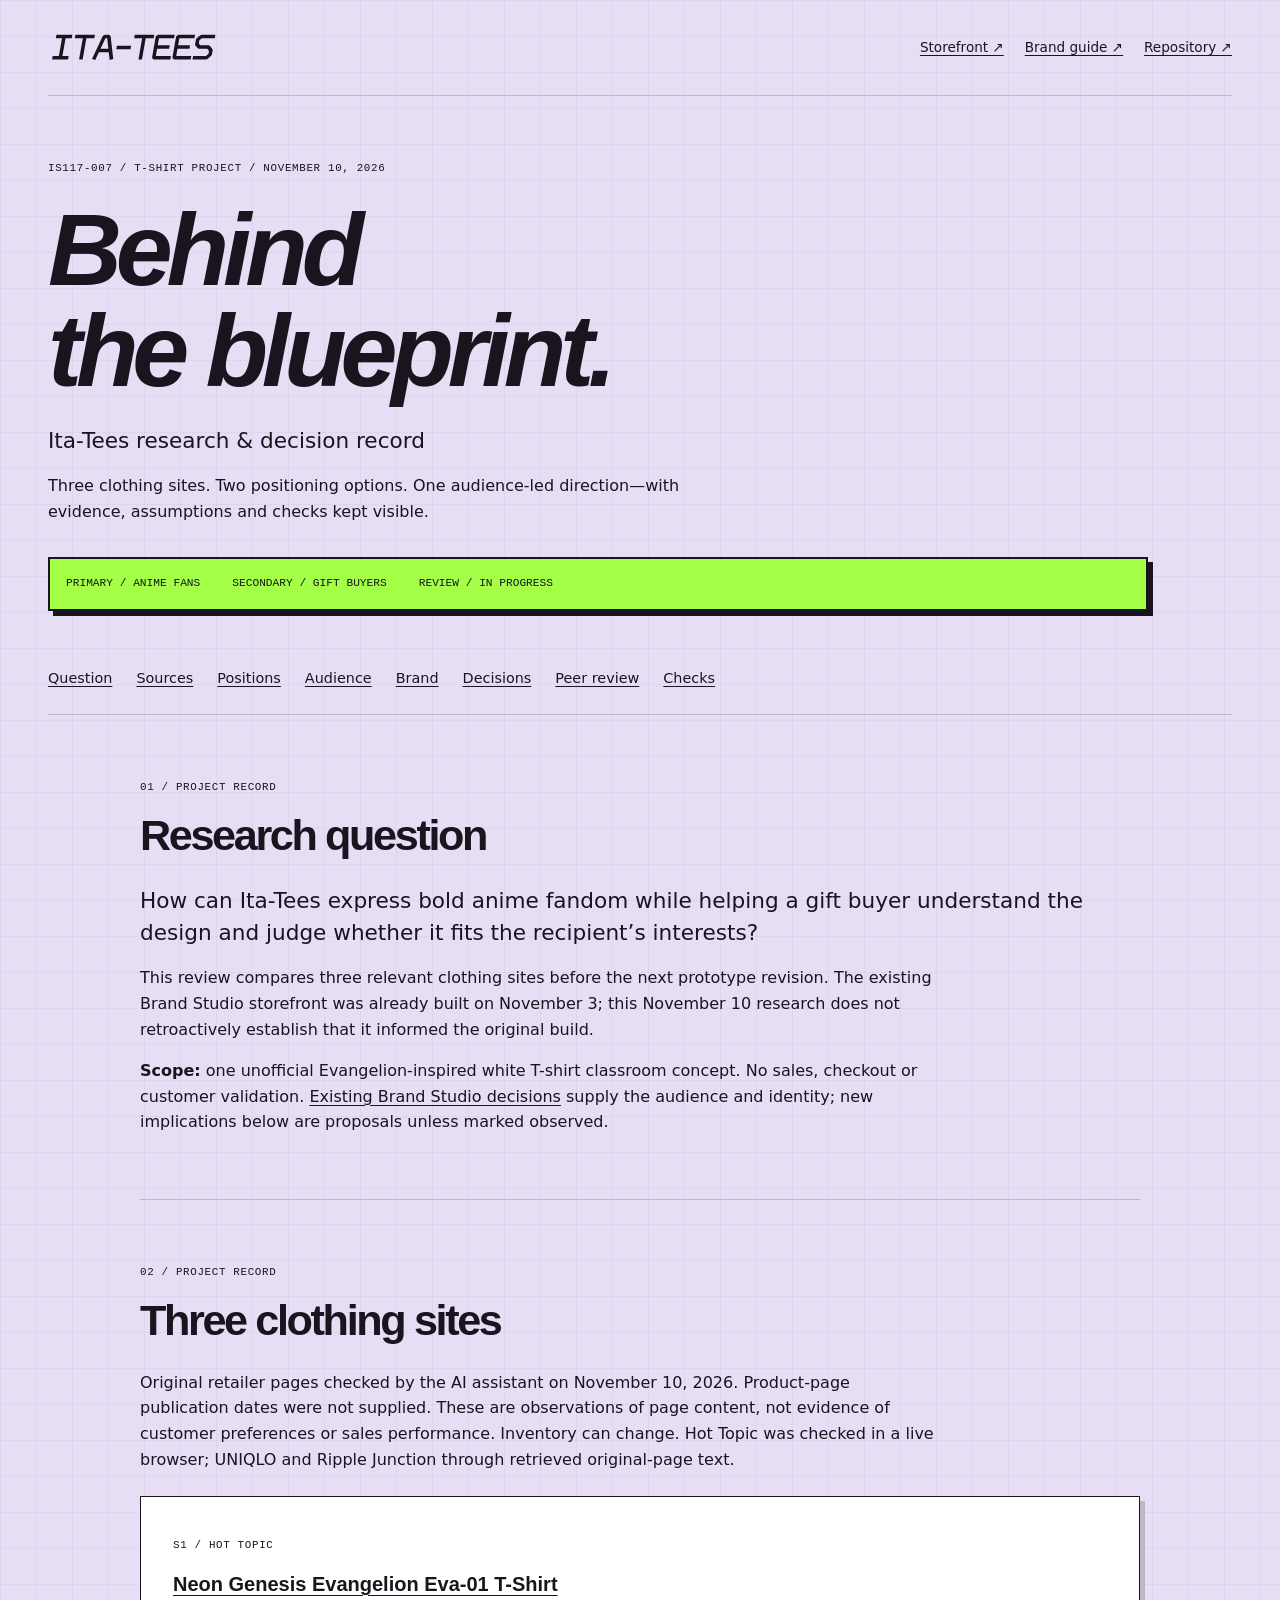
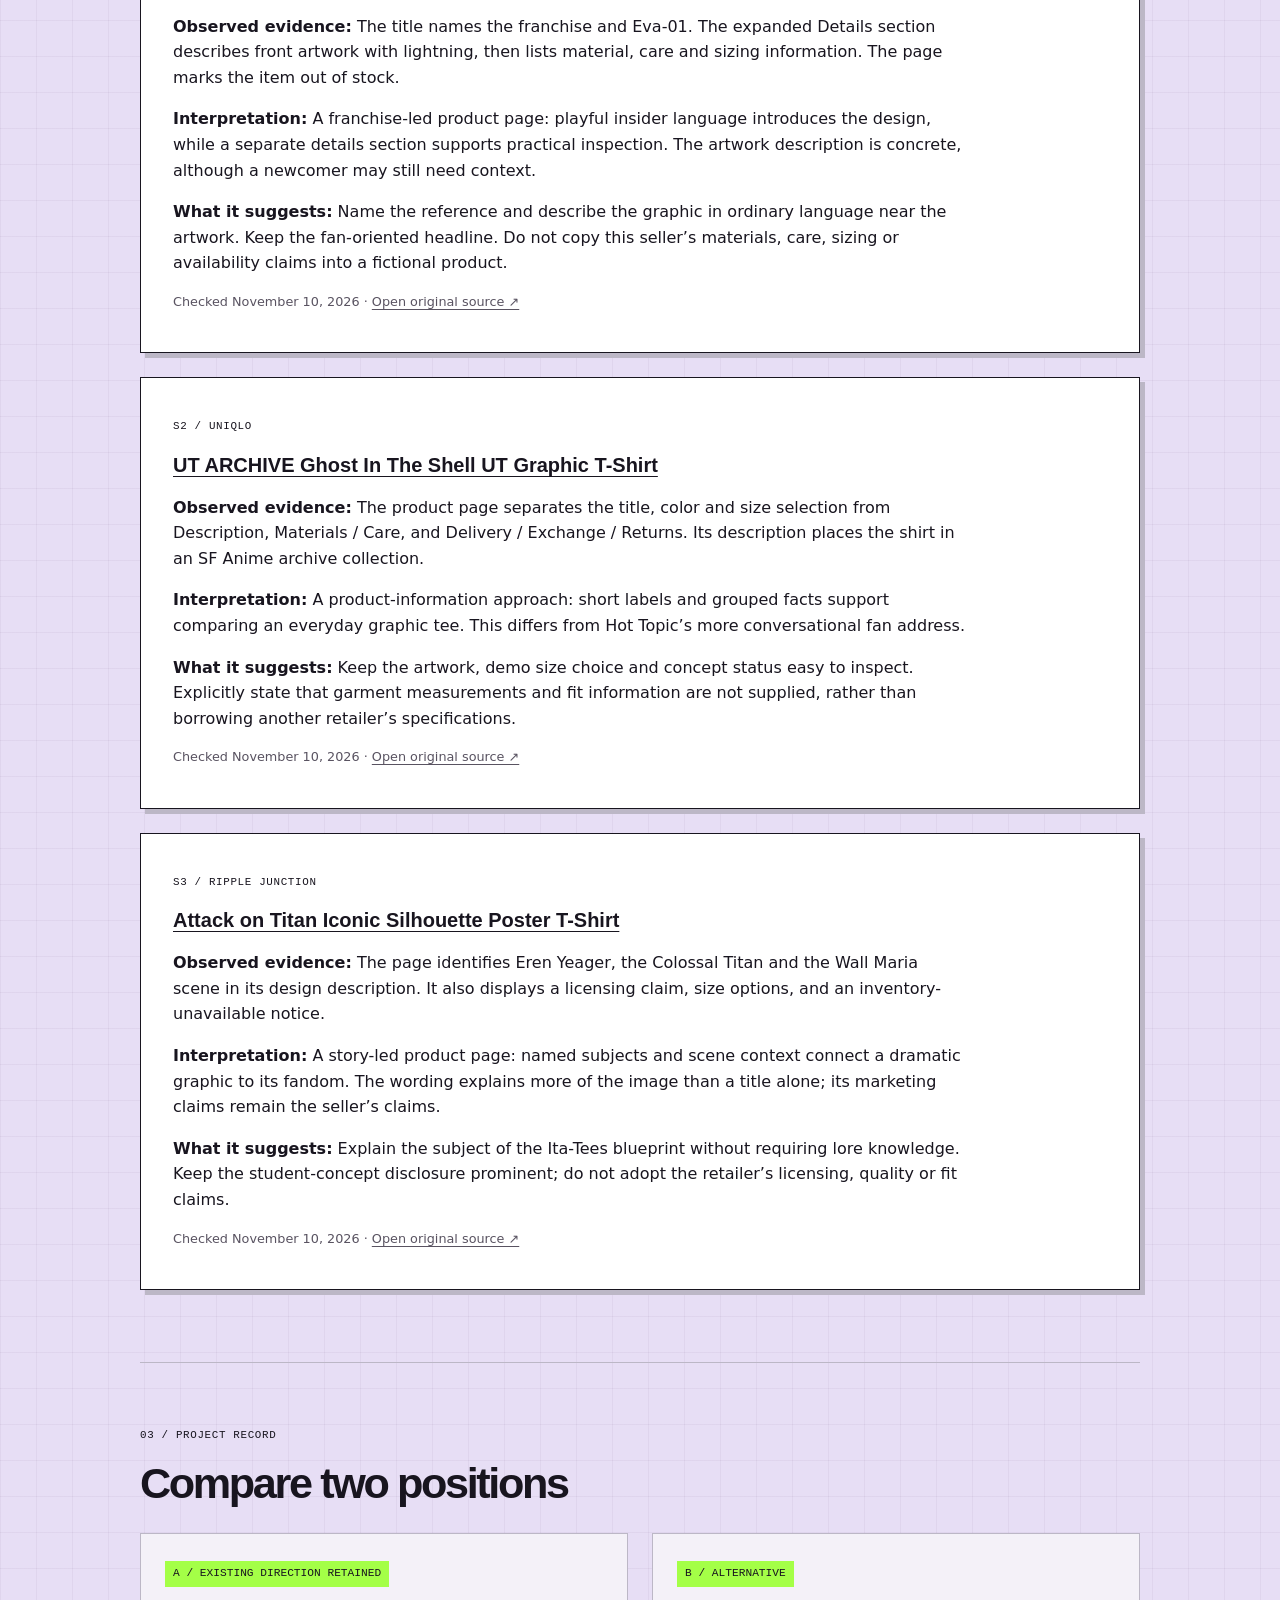
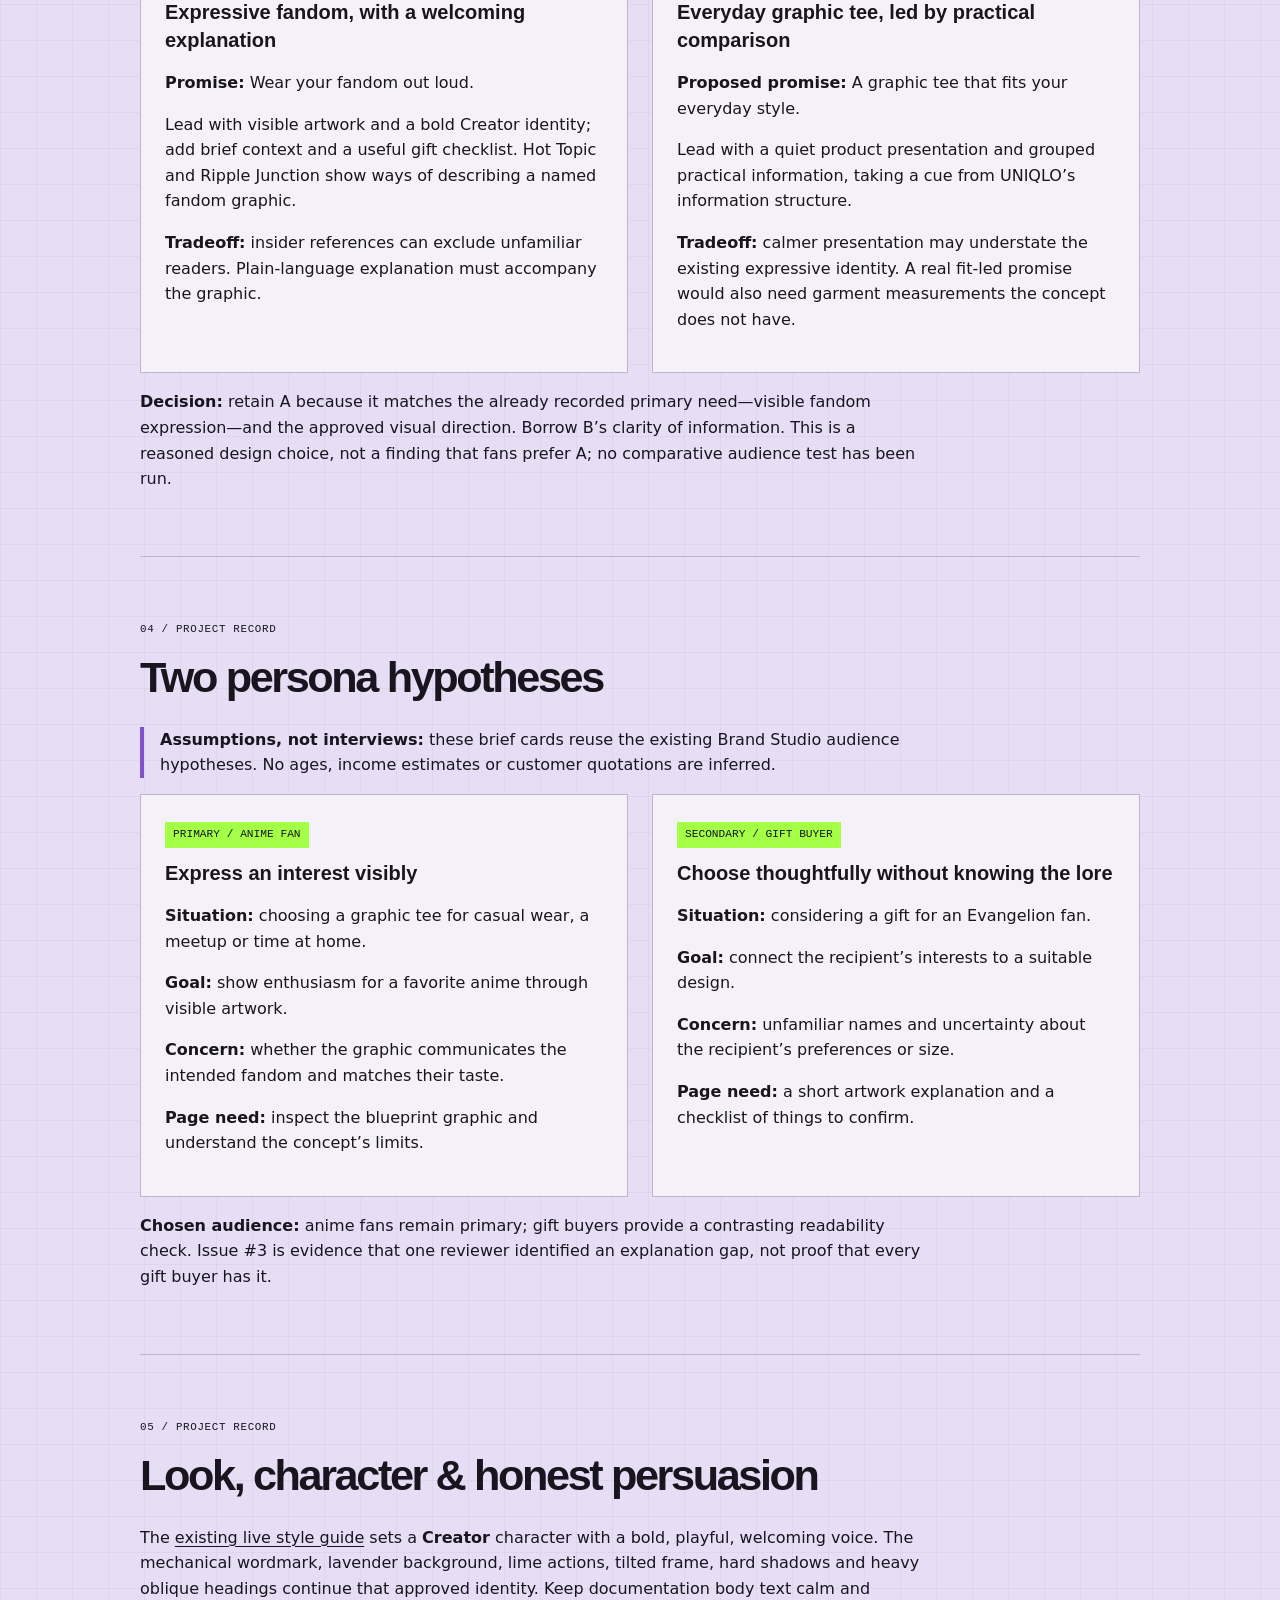
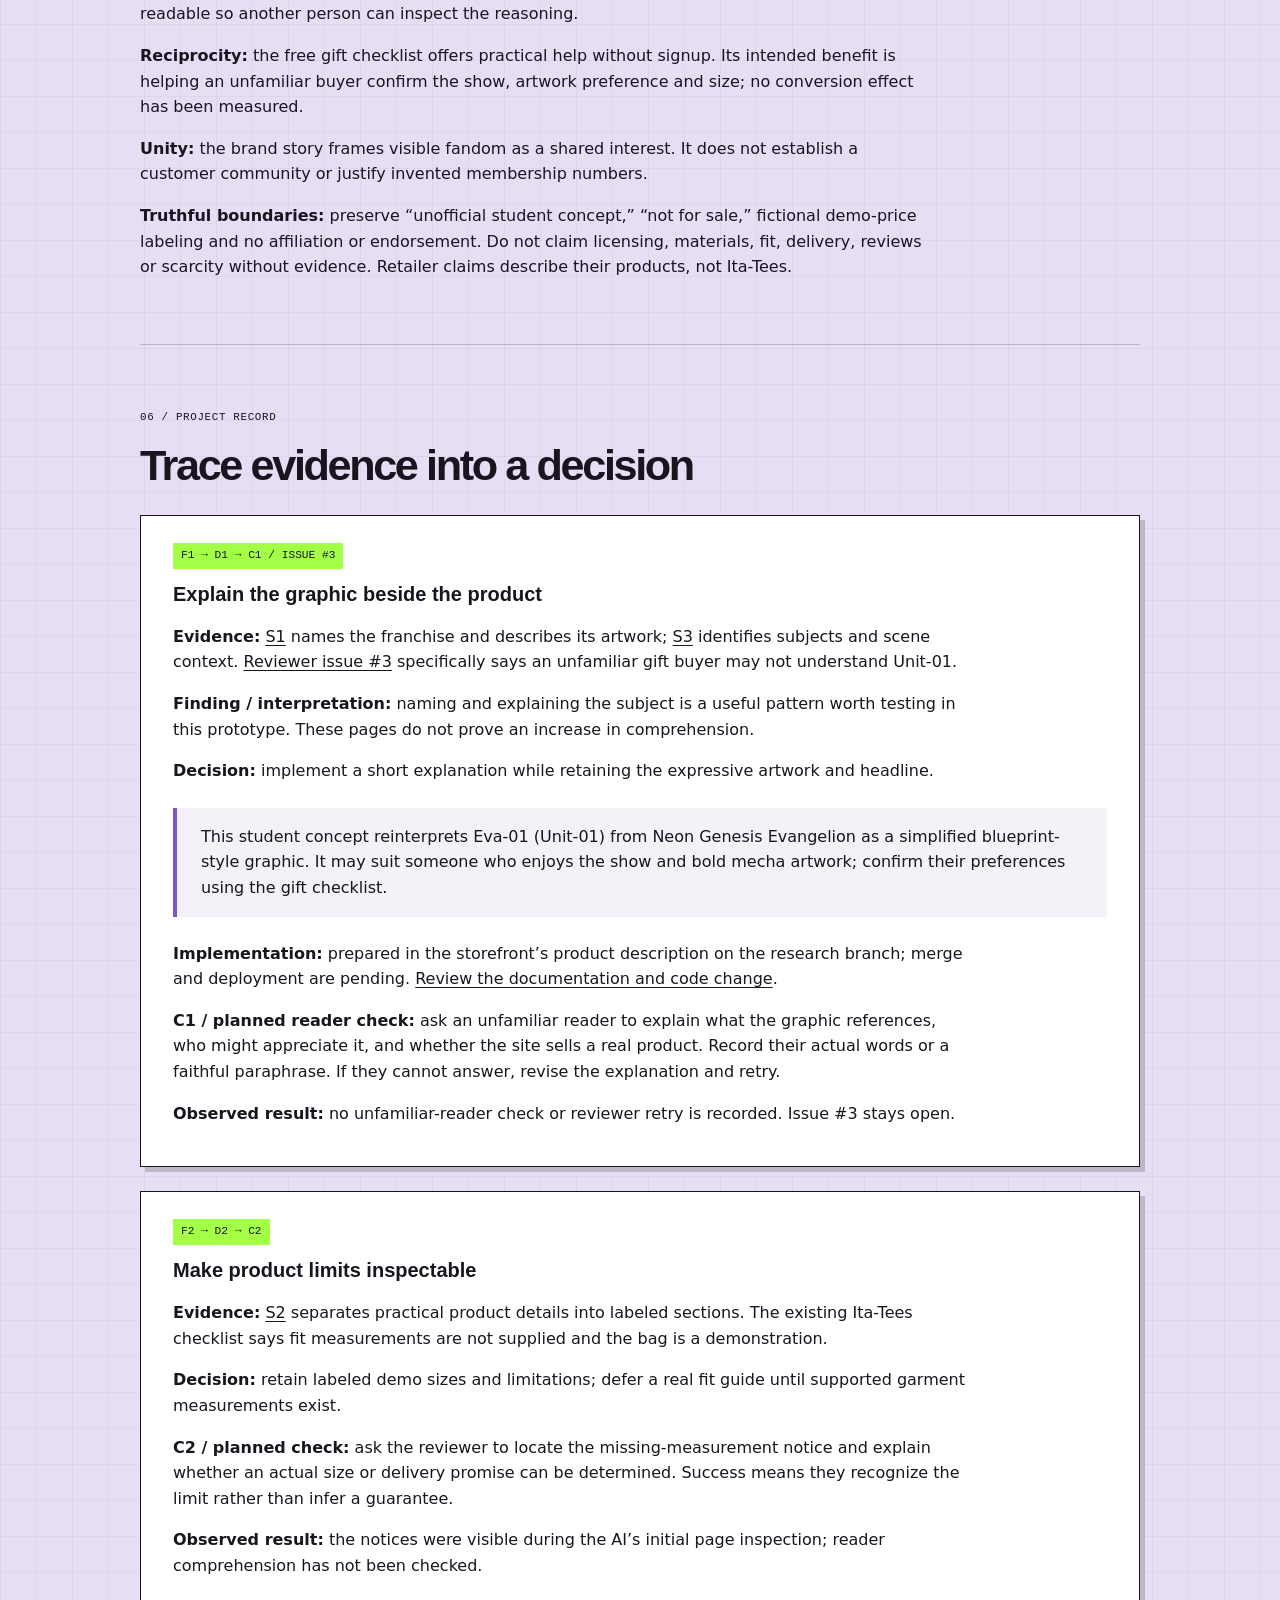
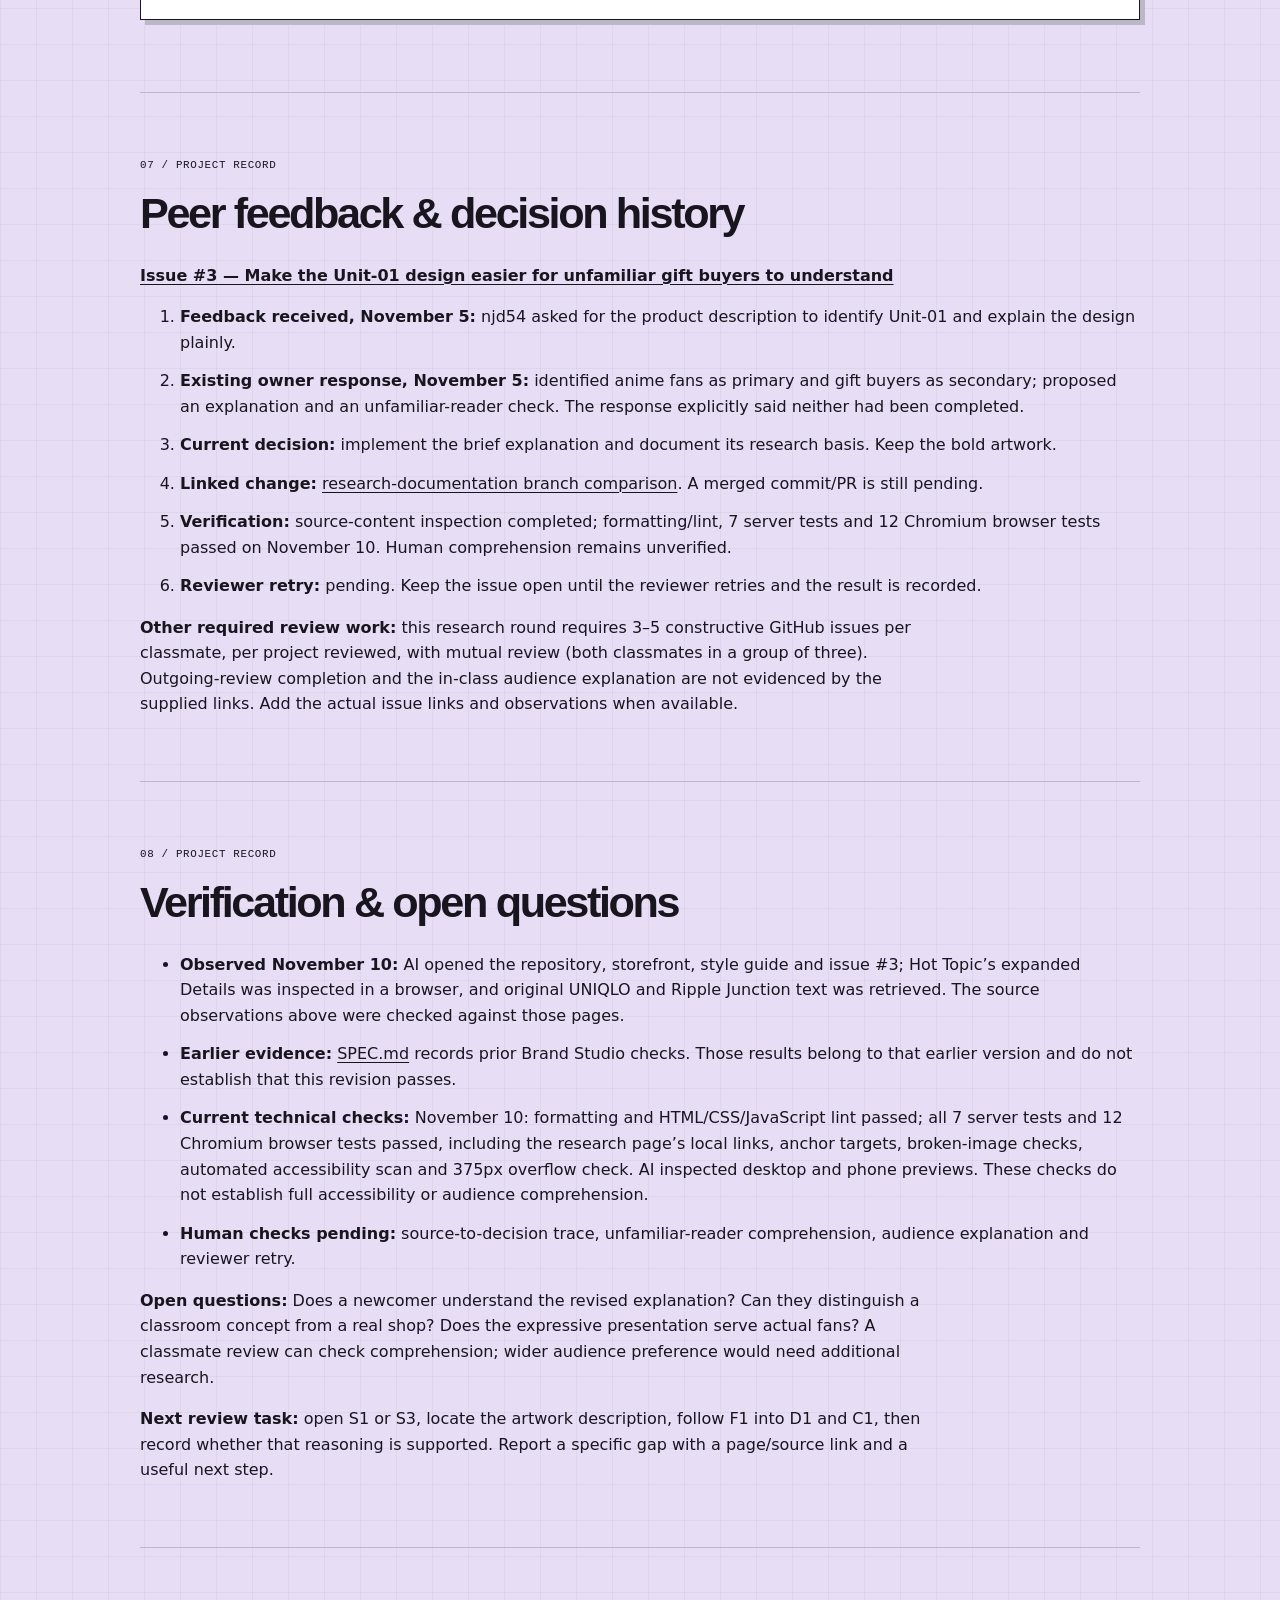
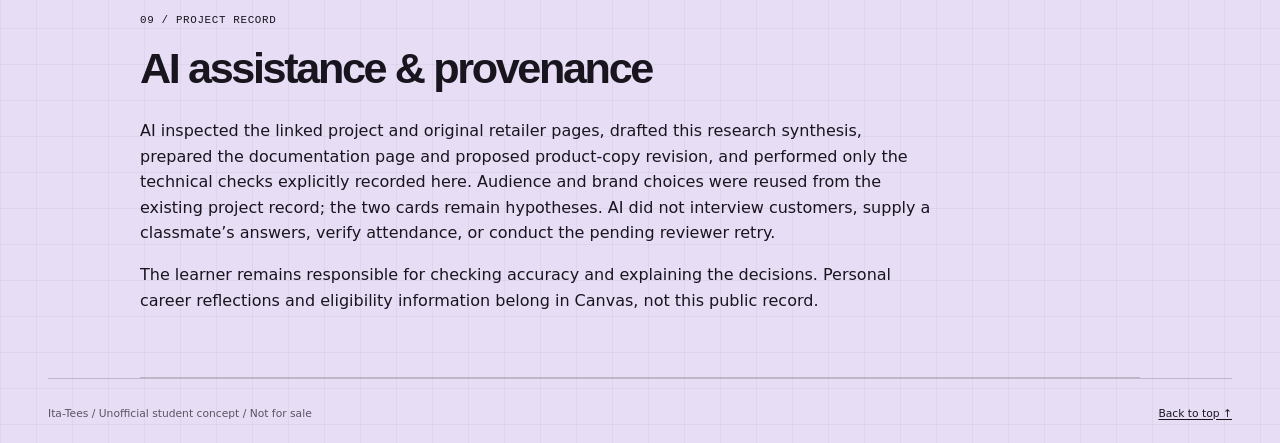
==== public/research.html @ b4dfc29a "Document T-shirt research and clarify artwork (#3)" ====
<!doctype html>
<html lang="en">
  <head>
    <meta charset="utf-8" />
    <meta name="viewport" content="width=device-width, initial-scale=1" />
    <meta
      name="description"
      content="Ita-Tees research record: original clothing sources, audience hypotheses, design decisions and peer review."
    />
    <title>Ita-Tees — Research &amp; project record</title>
    <link rel="icon" href="data:," />
    <link rel="stylesheet" href="styles.css" />
    <link rel="stylesheet" href="research.css" />
  </head>
  <body>
    <a class="skip-link" href="#main">Skip to content</a>
    <header class="research-header wrap">
      <a href="index.html" aria-label="Ita-Tees storefront home"
        ><img
          src="assets/ita-wordmark.svg"
          alt="Ita-Tees"
          width="175"
          height="31"
      /></a>
      <nav aria-label="Project navigation">
        <a href="index.html">Storefront ↗</a
        ><a href="styleguide.html">Brand guide ↗</a
        ><a href="https://github.com/aka223-ui/is117-brand-studio-1"
          >Repository ↗</a
        >
      </nav>
    </header>
    <main id="main" class="wrap research-main">
      <div class="research-hero">
        <p class="eyebrow">IS117-007 / T-SHIRT PROJECT / NOVEMBER 10, 2026</p>
        <h1>Behind<br />the blueprint.</h1>
        <p class="lead">Ita-Tees research &amp; decision record</p>
        <p>
          Three clothing sites. Two positioning options. One audience-led
          direction—with evidence, assumptions and checks kept visible.
        </p>
        <div class="hero-strip">
          <span>PRIMARY / ANIME FANS</span><span>SECONDARY / GIFT BUYERS</span
          ><span>REVIEW / IN PROGRESS</span>
        </div>
      </div>
      <nav class="research-nav" aria-label="Research sections">
        <a href="#question">Question</a><a href="#sources">Sources</a
        ><a href="#positions">Positions</a><a href="#audience">Audience</a
        ><a href="#brand">Brand</a><a href="#decisions">Decisions</a
        ><a href="#review">Peer review</a><a href="#checks">Checks</a>
      </nav>
      <div class="research-body">
        <section id="question" class="research-section">
          <p class="eyebrow">01 / PROJECT RECORD</p>
          <h2>Research question</h2>
          <p class="lead">
            How can Ita-Tees express bold anime fandom while helping a gift
            buyer understand the design and judge whether it fits the
            recipient’s interests?
          </p>
          <p>
            This review compares three relevant clothing sites before the next
            prototype revision. The existing Brand Studio storefront was already
            built on November 3; this November 10 research does not
            retroactively establish that it informed the original build.
          </p>
          <p>
            <strong>Scope:</strong> one unofficial Evangelion-inspired white
            T-shirt classroom concept. No sales, checkout or customer
            validation.
            <a
              href="https://github.com/aka223-ui/is117-brand-studio-1/blob/main/SPEC.md"
              >Existing Brand Studio decisions</a
            >
            supply the audience and identity; new implications below are
            proposals unless marked observed.
          </p>
        </section>
        <section id="sources" class="research-section">
          <p class="eyebrow">02 / PROJECT RECORD</p>
          <h2>Three clothing sites</h2>
          <p>
            Original retailer pages checked by the AI assistant on
            <time datetime="2026-11-10">November 10, 2026</time>. Product-page
            publication dates were not supplied. These are observations of page
            content, not evidence of customer preferences or sales performance.
            Inventory can change. Hot Topic was checked in a live browser;
            UNIQLO and Ripple Junction through retrieved original-page text.
          </p>
          <article class="source-card" id="s1">
            <p class="eyebrow">S1 / HOT TOPIC</p>
            <h3>
              <a
                href="https://www.hottopic.com/product/neon-genesis-evangelion-eva-01-t-shirt/35238650.html"
                >Neon Genesis Evangelion Eva-01 T-Shirt</a
              >
            </h3>
            <p>
              <strong>Observed evidence:</strong> The title names the franchise
              and Eva-01. The expanded Details section describes front artwork
              with lightning, then lists material, care and sizing information.
              The page marks the item out of stock.
            </p>
            <p>
              <strong>Interpretation:</strong> A franchise-led product page:
              playful insider language introduces the design, while a separate
              details section supports practical inspection. The artwork
              description is concrete, although a newcomer may still need
              context.
            </p>
            <p>
              <strong>What it suggests:</strong> Name the reference and describe
              the graphic in ordinary language near the artwork. Keep the
              fan-oriented headline. Do not copy this seller’s materials, care,
              sizing or availability claims into a fictional product.
            </p>
            <p class="source-date">
              Checked November 10, 2026 ·
              <a
                href="https://www.hottopic.com/product/neon-genesis-evangelion-eva-01-t-shirt/35238650.html"
                >Open original source ↗</a
              >
            </p>
          </article>
          <article class="source-card" id="s2">
            <p class="eyebrow">S2 / UNIQLO</p>
            <h3>
              <a href="https://www.uniqlo.com/us/en/products/E478489-000/00"
                >UT ARCHIVE Ghost In The Shell UT Graphic T-Shirt</a
              >
            </h3>
            <p>
              <strong>Observed evidence:</strong> The product page separates the
              title, color and size selection from Description, Materials /
              Care, and Delivery / Exchange / Returns. Its description places
              the shirt in an SF Anime archive collection.
            </p>
            <p>
              <strong>Interpretation:</strong> A product-information approach:
              short labels and grouped facts support comparing an everyday
              graphic tee. This differs from Hot Topic’s more conversational fan
              address.
            </p>
            <p>
              <strong>What it suggests:</strong> Keep the artwork, demo size
              choice and concept status easy to inspect. Explicitly state that
              garment measurements and fit information are not supplied, rather
              than borrowing another retailer’s specifications.
            </p>
            <p class="source-date">
              Checked November 10, 2026 ·
              <a href="https://www.uniqlo.com/us/en/products/E478489-000/00"
                >Open original source ↗</a
              >
            </p>
          </article>
          <article class="source-card" id="s3">
            <p class="eyebrow">S3 / RIPPLE JUNCTION</p>
            <h3>
              <a
                href="https://www.ripplejunction.com/products/attack-on-titan-iconic-silhouette-poster-t-shirt"
                >Attack on Titan Iconic Silhouette Poster T-Shirt</a
              >
            </h3>
            <p>
              <strong>Observed evidence:</strong> The page identifies Eren
              Yeager, the Colossal Titan and the Wall Maria scene in its design
              description. It also displays a licensing claim, size options, and
              an inventory-unavailable notice.
            </p>
            <p>
              <strong>Interpretation:</strong> A story-led product page: named
              subjects and scene context connect a dramatic graphic to its
              fandom. The wording explains more of the image than a title alone;
              its marketing claims remain the seller’s claims.
            </p>
            <p>
              <strong>What it suggests:</strong> Explain the subject of the
              Ita-Tees blueprint without requiring lore knowledge. Keep the
              student-concept disclosure prominent; do not adopt the retailer’s
              licensing, quality or fit claims.
            </p>
            <p class="source-date">
              Checked November 10, 2026 ·
              <a
                href="https://www.ripplejunction.com/products/attack-on-titan-iconic-silhouette-poster-t-shirt"
                >Open original source ↗</a
              >
            </p>
          </article>
        </section>
        <section id="positions" class="research-section">
          <p class="eyebrow">03 / PROJECT RECORD</p>
          <h2>Compare two positions</h2>
          <div class="comparison">
            <article>
              <span class="tag">A / EXISTING DIRECTION RETAINED</span>
              <h3>Expressive fandom, with a welcoming explanation</h3>
              <p><strong>Promise:</strong> Wear your fandom out loud.</p>
              <p>
                Lead with visible artwork and a bold Creator identity; add brief
                context and a useful gift checklist. Hot Topic and Ripple
                Junction show ways of describing a named fandom graphic.
              </p>
              <p>
                <strong>Tradeoff:</strong> insider references can exclude
                unfamiliar readers. Plain-language explanation must accompany
                the graphic.
              </p>
            </article>
            <article>
              <span class="tag">B / ALTERNATIVE</span>
              <h3>Everyday graphic tee, led by practical comparison</h3>
              <p>
                <strong>Proposed promise:</strong> A graphic tee that fits your
                everyday style.
              </p>
              <p>
                Lead with a quiet product presentation and grouped practical
                information, taking a cue from UNIQLO’s information structure.
              </p>
              <p>
                <strong>Tradeoff:</strong> calmer presentation may understate
                the existing expressive identity. A real fit-led promise would
                also need garment measurements the concept does not have.
              </p>
            </article>
          </div>
          <p>
            <strong>Decision:</strong> retain A because it matches the already
            recorded primary need—visible fandom expression—and the approved
            visual direction. Borrow B’s clarity of information. This is a
            reasoned design choice, not a finding that fans prefer A; no
            comparative audience test has been run.
          </p>
        </section>
        <section id="audience" class="research-section">
          <p class="eyebrow">04 / PROJECT RECORD</p>
          <h2>Two persona hypotheses</h2>
          <p class="notice">
            <strong>Assumptions, not interviews:</strong> these brief cards
            reuse the existing Brand Studio audience hypotheses. No ages, income
            estimates or customer quotations are inferred.
          </p>
          <div class="comparison">
            <article>
              <span class="tag">PRIMARY / ANIME FAN</span>
              <h3>Express an interest visibly</h3>
              <p>
                <strong>Situation:</strong> choosing a graphic tee for casual
                wear, a meetup or time at home.
              </p>
              <p>
                <strong>Goal:</strong> show enthusiasm for a favorite anime
                through visible artwork.
              </p>
              <p>
                <strong>Concern:</strong> whether the graphic communicates the
                intended fandom and matches their taste.
              </p>
              <p>
                <strong>Page need:</strong> inspect the blueprint graphic and
                understand the concept’s limits.
              </p>
            </article>
            <article>
              <span class="tag">SECONDARY / GIFT BUYER</span>
              <h3>Choose thoughtfully without knowing the lore</h3>
              <p>
                <strong>Situation:</strong> considering a gift for an Evangelion
                fan.
              </p>
              <p>
                <strong>Goal:</strong> connect the recipient’s interests to a
                suitable design.
              </p>
              <p>
                <strong>Concern:</strong> unfamiliar names and uncertainty about
                the recipient’s preferences or size.
              </p>
              <p>
                <strong>Page need:</strong> a short artwork explanation and a
                checklist of things to confirm.
              </p>
            </article>
          </div>
          <p>
            <strong>Chosen audience:</strong> anime fans remain primary; gift
            buyers provide a contrasting readability check. Issue #3 is evidence
            that one reviewer identified an explanation gap, not proof that
            every gift buyer has it.
          </p>
        </section>
        <section id="brand" class="research-section">
          <p class="eyebrow">05 / PROJECT RECORD</p>
          <h2>Look, character &amp; honest persuasion</h2>
          <p>
            The <a href="styleguide.html">existing live style guide</a> sets a
            <strong>Creator</strong> character with a bold, playful, welcoming
            voice. The mechanical wordmark, lavender background, lime actions,
            tilted frame, hard shadows and heavy oblique headings continue that
            approved identity. Keep documentation body text calm and readable so
            another person can inspect the reasoning.
          </p>
          <p>
            <strong>Reciprocity:</strong> the free gift checklist offers
            practical help without signup. Its intended benefit is helping an
            unfamiliar buyer confirm the show, artwork preference and size; no
            conversion effect has been measured.
          </p>
          <p>
            <strong>Unity:</strong> the brand story frames visible fandom as a
            shared interest. It does not establish a customer community or
            justify invented membership numbers.
          </p>
          <p>
            <strong>Truthful boundaries:</strong> preserve “unofficial student
            concept,” “not for sale,” fictional demo-price labeling and no
            affiliation or endorsement. Do not claim licensing, materials, fit,
            delivery, reviews or scarcity without evidence. Retailer claims
            describe their products, not Ita-Tees.
          </p>
        </section>
        <section id="decisions" class="research-section">
          <p class="eyebrow">06 / PROJECT RECORD</p>
          <h2>Trace evidence into a decision</h2>
          <article class="source-card">
            <span class="tag">F1 → D1 → C1 / ISSUE #3</span>
            <h3>Explain the graphic beside the product</h3>
            <p>
              <strong>Evidence:</strong> <a href="#s1">S1</a> names the
              franchise and describes its artwork;
              <a href="#s3">S3</a> identifies subjects and scene context.
              <a
                href="https://github.com/aka223-ui/is117-brand-studio-1/issues/3"
                >Reviewer issue #3</a
              >
              specifically says an unfamiliar gift buyer may not understand
              Unit-01.
            </p>
            <p>
              <strong>Finding / interpretation:</strong> naming and explaining
              the subject is a useful pattern worth testing in this prototype.
              These pages do not prove an increase in comprehension.
            </p>
            <p>
              <strong>Decision:</strong> implement a short explanation while
              retaining the expressive artwork and headline.
            </p>
            <blockquote>
              This student concept reinterprets Eva-01 (Unit-01) from Neon
              Genesis Evangelion as a simplified blueprint-style graphic. It may
              suit someone who enjoys the show and bold mecha artwork; confirm
              their preferences using the gift checklist.
            </blockquote>
            <p>
              <strong>Implementation:</strong> prepared in the storefront’s
              product description on the research branch; merge and deployment
              are pending.
              <a
                href="https://github.com/aka223-ui/is117-brand-studio-1/compare/main...research-documentation"
                >Review the documentation and code change</a
              >.
            </p>
            <p>
              <strong>C1 / planned reader check:</strong> ask an unfamiliar
              reader to explain what the graphic references, who might
              appreciate it, and whether the site sells a real product. Record
              their actual words or a faithful paraphrase. If they cannot
              answer, revise the explanation and retry.
            </p>
            <p>
              <strong>Observed result:</strong> no unfamiliar-reader check or
              reviewer retry is recorded. Issue #3 stays open.
            </p>
          </article>
          <article class="source-card">
            <span class="tag">F2 → D2 → C2</span>
            <h3>Make product limits inspectable</h3>
            <p>
              <strong>Evidence:</strong> <a href="#s2">S2</a> separates
              practical product details into labeled sections. The existing
              Ita-Tees checklist says fit measurements are not supplied and the
              bag is a demonstration.
            </p>
            <p>
              <strong>Decision:</strong> retain labeled demo sizes and
              limitations; defer a real fit guide until supported garment
              measurements exist.
            </p>
            <p>
              <strong>C2 / planned check:</strong> ask the reviewer to locate
              the missing-measurement notice and explain whether an actual size
              or delivery promise can be determined. Success means they
              recognize the limit rather than infer a guarantee.
            </p>
            <p>
              <strong>Observed result:</strong> the notices were visible during
              the AI’s initial page inspection; reader comprehension has not
              been checked.
            </p>
          </article>
        </section>
        <section id="review" class="research-section">
          <p class="eyebrow">07 / PROJECT RECORD</p>
          <h2>Peer feedback &amp; decision history</h2>
          <p>
            <a href="https://github.com/aka223-ui/is117-brand-studio-1/issues/3"
              ><strong
                >Issue #3 — Make the Unit-01 design easier for unfamiliar gift
                buyers to understand</strong
              ></a
            >
          </p>
          <ol class="history">
            <li>
              <strong>Feedback received, November 5:</strong> njd54 asked for
              the product description to identify Unit-01 and explain the design
              plainly.
            </li>
            <li>
              <strong>Existing owner response, November 5:</strong> identified
              anime fans as primary and gift buyers as secondary; proposed an
              explanation and an unfamiliar-reader check. The response
              explicitly said neither had been completed.
            </li>
            <li>
              <strong>Current decision:</strong> implement the brief explanation
              and document its research basis. Keep the bold artwork.
            </li>
            <li>
              <strong>Linked change:</strong>
              <a
                href="https://github.com/aka223-ui/is117-brand-studio-1/compare/main...research-documentation"
                >research-documentation branch comparison</a
              >. A merged commit/PR is still pending.
            </li>
            <li>
              <strong>Verification:</strong> source-content inspection
              completed; formatting/lint, 7 server tests and 12 Chromium browser
              tests passed on November 10. Human comprehension remains
              unverified.
            </li>
            <li>
              <strong>Reviewer retry:</strong> pending. Keep the issue open
              until the reviewer retries and the result is recorded.
            </li>
          </ol>
          <p>
            <strong>Other required review work:</strong> this research round
            requires 3–5 constructive GitHub issues per classmate, per project
            reviewed, with mutual review (both classmates in a group of three).
            Outgoing-review completion and the in-class audience explanation are
            not evidenced by the supplied links. Add the actual issue links and
            observations when available.
          </p>
        </section>
        <section id="checks" class="research-section">
          <p class="eyebrow">08 / PROJECT RECORD</p>
          <h2>Verification &amp; open questions</h2>
          <ul>
            <li>
              <strong>Observed November 10:</strong> AI opened the repository,
              storefront, style guide and issue #3; Hot Topic’s expanded Details
              was inspected in a browser, and original UNIQLO and Ripple
              Junction text was retrieved. The source observations above were
              checked against those pages.
            </li>
            <li>
              <strong>Earlier evidence:</strong>
              <a
                href="https://github.com/aka223-ui/is117-brand-studio-1/blob/main/SPEC.md"
                >SPEC.md</a
              >
              records prior Brand Studio checks. Those results belong to that
              earlier version and do not establish that this revision passes.
            </li>
            <li>
              <strong>Current technical checks:</strong> November 10: formatting
              and HTML/CSS/JavaScript lint passed; all 7 server tests and 12
              Chromium browser tests passed, including the research page’s local
              links, anchor targets, broken-image checks, automated
              accessibility scan and 375px overflow check. AI inspected desktop
              and phone previews. These checks do not establish full
              accessibility or audience comprehension.
            </li>
            <li>
              <strong>Human checks pending:</strong> source-to-decision trace,
              unfamiliar-reader comprehension, audience explanation and reviewer
              retry.
            </li>
          </ul>
          <p>
            <strong>Open questions:</strong> Does a newcomer understand the
            revised explanation? Can they distinguish a classroom concept from a
            real shop? Does the expressive presentation serve actual fans? A
            classmate review can check comprehension; wider audience preference
            would need additional research.
          </p>
          <p>
            <strong>Next review task:</strong> open S1 or S3, locate the artwork
            description, follow F1 into D1 and C1, then record whether that
            reasoning is supported. Report a specific gap with a page/source
            link and a useful next step.
          </p>
        </section>
        <section id="assistance" class="research-section">
          <p class="eyebrow">09 / PROJECT RECORD</p>
          <h2>AI assistance &amp; provenance</h2>
          <p>
            AI inspected the linked project and original retailer pages, drafted
            this research synthesis, prepared the documentation page and
            proposed product-copy revision, and performed only the technical
            checks explicitly recorded here. Audience and brand choices were
            reused from the existing project record; the two cards remain
            hypotheses. AI did not interview customers, supply a classmate’s
            answers, verify attendance, or conduct the pending reviewer retry.
          </p>
          <p>
            The learner remains responsible for checking accuracy and explaining
            the decisions. Personal career reflections and eligibility
            information belong in Canvas, not this public record.
          </p>
        </section>
      </div>
    </main>
    <footer class="site-footer wrap">
      <p>Ita-Tees / Unofficial student concept / Not for sale</p>
      <a href="#main">Back to top ↑</a>
    </footer>
  </body>
</html>
---- public/styles.css ----
/* Shared brand tokens. Change these after you agree on your brand direction.
   Both the storefront and the live style guide use this file. */
:root {
  --color-paper: #e7def5;
  --color-ink: #18151f;
  --color-muted: #595361;
  --color-line: #bcb7c6;
  --color-accent: #a4ff47;
  --color-soft: #f4f1f8;
  --color-white: #fff;
  --color-purple: #8153cb;
  --color-danger: #992e28;
  --font-body:
    system-ui, -apple-system, blinkmacsystemfont, "Segoe UI", sans-serif;
  --font-display: "Arial Black", "Arial", sans-serif;
  --font-mono: ui-monospace, sfmono-regular, consolas, monospace;
  --space-1: 0.5rem;
  --space-2: 1rem;
  --space-3: 1.5rem;
  --space-4: 2rem;
  --space-5: 3rem;
  --space-6: 4rem;
  --page-width: 1440px;
}

* {
  box-sizing: border-box;
}

html {
  scroll-behavior: smooth;
  scroll-padding-top: 1.5rem;
}

body {
  margin: 0;
  background: var(--color-paper);
  color: var(--color-ink);
  font-family: var(--font-body);
  line-height: 1.6;
  -webkit-font-smoothing: antialiased;
  background-image:
    linear-gradient(#74628112 1px, transparent 1px),
    linear-gradient(90deg, #74628112 1px, transparent 1px);
  background-size: 36px 36px;
}

img,
svg {
  display: block;
  max-width: 100%;
}

button,
a,
input {
  -webkit-tap-highlight-color: transparent;
}

a {
  color: inherit;
  text-underline-offset: 0.2em;
  text-decoration-thickness: 1px;
}

a:hover {
  text-decoration-thickness: 2px;
}

button,
input {
  font: inherit;
}

button {
  cursor: pointer;
}

button:disabled {
  cursor: default;
}

:focus-visible {
  outline: 3px solid var(--color-ink);
  outline-offset: 5px;
}

[hidden] {
  display: none !important;
}

::selection {
  background: var(--color-accent);
  color: var(--color-ink);
}

h1,
h2,
h3,
p {
  margin: 0;
}

h1,
h2,
h3 {
  font-family: var(--font-display);
  font-weight: 550;
}

h1 {
  font-size: clamp(3.4rem, 6.25vw, 6.6rem);
  line-height: 0.99;
  font-weight: 900;
  font-style: oblique;
  letter-spacing: -0.055em;
}

h2 {
  font-size: clamp(2rem, 3.6vw, 3.75rem);
  line-height: 1.08;
  letter-spacing: -0.055em;
}

h3 {
  font-size: 1.3rem;
  line-height: 1.3;
  letter-spacing: -0.03em;
}

p + p {
  margin-top: var(--space-2);
}

.wrap {
  width: min(calc(100% - 6rem), var(--page-width));
  margin-inline: auto;
}

.muted {
  color: var(--color-muted);
}

.eyebrow,
.micro-label,
.visual-label,
.image-caption,
.section-number,
.type-label,
.token-name {
  font-family: var(--font-mono);
  font-size: 0.68rem;
  font-weight: 500;
  line-height: 1.5;
  letter-spacing: 0.06em;
  text-transform: uppercase;
}

.eyebrow {
  display: flex;
  align-items: center;
  gap: 0.55rem;
}

.status-dot {
  width: 7px;
  height: 7px;
  display: inline-block;
  background: var(--color-ink);
  border-radius: 50%;
}

.skip-link {
  position: fixed;
  top: 8px;
  left: 8px;
  z-index: 10;
  transform: translateY(-180%);
  padding: 0.75rem 1rem;
  background: var(--color-ink);
  color: var(--color-white);
}

.skip-link:focus {
  transform: translateY(0);
}

.starter-notice {
  display: flex;
  justify-content: space-between;
  align-items: center;
  gap: 1.5rem;
  padding: 0.8rem 3rem;
  background: var(--color-accent);
  font-size: 0.73rem;
  line-height: 1.5;
}

.starter-notice a {
  flex-shrink: 0;
  font-weight: 650;
}

.site-header {
  min-height: 106px;
  display: flex;
  align-items: center;
  gap: 3rem;
  border-bottom: 1px solid var(--color-line);
}

.brand-link {
  display: inline-block;
  flex-shrink: 0;
}

.wordmark {
  width: 175px;
  height: auto;
}

.main-nav {
  display: flex;
  justify-content: center;
  align-items: center;
  gap: 2rem;
  margin-inline: auto;
}

.nav-link,
.bag-link {
  text-decoration: none;
  font-size: 0.8rem;
}

.nav-link {
  padding-block: 0.5rem;
  border-bottom: 1px solid transparent;
}

.nav-link:hover,
.nav-link[aria-current="page"] {
  border-color: currentcolor;
}

.bag-link {
  display: flex;
  align-items: center;
  gap: 0.65rem;
  white-space: nowrap;
}

.bag-count {
  display: grid;
  place-items: center;
  min-width: 1.7rem;
  height: 1.7rem;
  border: 1px solid var(--color-ink);
  border-radius: 50%;
  font-size: 0.7rem;
}

.product-section {
  display: grid;
  padding-block: var(--space-5) 5rem;
  align-items: start;
  grid-template-columns: 1fr 1fr;
  gap: 5rem;
}

.product-visual {
  position: relative;
  padding: 1rem;
  border: 2px solid var(--color-ink);
  background: var(--color-purple);
  box-shadow: 12px 12px 0 var(--color-ink);
  transform: rotate(2deg);
  margin: 1rem;
}

.visual-label {
  z-index: 1;
  inset: 1.3rem 1.4rem auto;
  display: flex;
  justify-content: space-between;
  gap: 1rem;
  font-size: 0.6rem;
  position: static;
  color: var(--color-white);
  margin-bottom: 0.8rem;
}

.shirt-image {
  width: 100%;
  height: auto;
  aspect-ratio: 800 / 880;
  object-fit: contain;
  background: var(--color-soft);
}

.image-caption {
  display: flex;
  align-items: center;
  justify-content: space-between;
  gap: 1rem;
  border-top: 1px solid var(--color-line);
  font-size: 0.59rem;
  color: var(--color-white);
  padding: 0.8rem 0 0;
}

.image-caption > :last-child {
  font-family: var(--font-body);
  font-size: 1.5rem;
  line-height: 1;
}

.product-information {
  max-width: 530px;
  padding-block: 1rem;
}

.product-information h1 {
  margin-top: 1.6rem;
  font-size: clamp(3rem, 5.2vw, 5.8rem);
}

.product-intro {
  font-size: 1.2rem;
  line-height: 1.5;
  margin-top: 1.8rem;
  letter-spacing: -0.025em;
}

.product-description {
  margin-top: 0.6rem;
  font-size: 0.88rem;
  max-width: 430px;
}

.price-row {
  display: flex;
  align-items: center;
  justify-content: space-between;
  gap: 1rem;
  margin-block: 2rem 1.5rem;
  padding-bottom: 1.2rem;
  border-bottom: 1px solid var(--color-line);
}

.price {
  font-size: 1.65rem;
  letter-spacing: -0.04em;
  font-weight: 600;
}

.price span {
  font-family: var(--font-mono);
  font-size: 0.65rem;
  font-weight: 400;
  letter-spacing: 0;
  margin-left: 0.25rem;
}

.price-row .micro-label {
  color: var(--color-muted);
  font-size: 0.6rem;
}

fieldset {
  padding: 0;
  margin: 0;
  border: 0;
  min-width: 0;
}

legend {
  padding: 0;
  font-size: 0.84rem;
  font-weight: 650;
}

.field-help {
  margin-top: 0.3rem;
  color: var(--color-muted);
  font-size: 0.74rem;
}

.size-options {
  display: grid;
  grid-template-columns: repeat(4, 1fr);
  gap: 0.6rem;
  margin-top: 1rem;
}

.size-option {
  position: relative;
  cursor: pointer;
}

.size-option input {
  position: absolute;
  opacity: 0;
  width: 100%;
  height: 100%;
  margin: 0;
  cursor: pointer;
}

.size-option span {
  display: grid;
  place-items: center;
  min-height: 3.2rem;
  border: 1px solid var(--color-line);
  background: var(--color-paper);
  font-size: 0.83rem;
  transition:
    background 150ms ease,
    border-color 150ms ease;
}

.size-option input:checked + span {
  background: var(--color-ink);
  border-color: var(--color-ink);
  color: var(--color-paper);
}

.size-option input:hover + span {
  border-color: var(--color-ink);
}

.size-option input:focus-visible + span {
  outline: 3px solid var(--color-ink);
  outline-offset: 4px;
}

.size-option input:focus-visible {
  outline: none;
}

.field-error {
  color: var(--color-danger);
  font-size: 0.8rem;
  margin-top: 0.9rem;
  font-weight: 550;
}

.button {
  display: inline-flex;
  align-items: center;
  justify-content: space-between;
  gap: 2rem;
  min-height: 3.4rem;
  border: 1px solid var(--color-ink);
  padding: 0.9rem 1.25rem;
  font-size: 0.82rem;
  font-weight: 550;
  line-height: 1.4;
  text-decoration: none;
  transition:
    background 150ms ease,
    color 150ms ease;
}

.button > span[aria-hidden] {
  font-size: 1.25rem;
  line-height: 1;
}

.button-primary {
  background: var(--color-accent);
  color: var(--color-ink);
  border: 2px solid var(--color-ink);
  box-shadow: 5px 5px 0 var(--color-ink);
}

.button-primary:hover {
  color: var(--color-ink);
  background: var(--color-white);
}

.button-secondary {
  color: var(--color-ink);
  background: var(--color-white);
}

.button-secondary:hover {
  background: var(--color-soft);
}

.add-button {
  width: 100%;
  margin-top: 1.4rem;
}

.demo-disclaimer {
  font-size: 0.68rem;
  line-height: 1.65;
  color: var(--color-muted);
  margin-top: 0.9rem;
  max-width: 420px;
}

.product-facts {
  margin-bottom: 0;
  margin-top: 1.8rem;
}

.product-facts div {
  display: flex;
  justify-content: space-between;
  gap: 1rem;
  padding-block: 0.62rem;
  border-top: 1px solid var(--color-line);
  font-size: 0.71rem;
}

.product-facts dt {
  color: var(--color-muted);
}

.product-facts dd {
  margin: 0;
  font-weight: 500;
  text-align: right;
}

.bag-section {
  display: grid;
  grid-template-columns: 1fr 1fr;
  gap: 3rem;
  border-top: 1px solid var(--color-line);
  padding-block: 3rem;
}

.bag-section h2 {
  margin-top: 0.6rem;
  font-size: clamp(2rem, 3vw, 3rem);
}

.bag-details {
  padding-top: 0.2rem;
  font-size: 0.85rem;
}

.bag-message {
  max-width: 500px;
}

.bag-items {
  list-style: none;
  margin: 1rem 0;
  padding: 0;
}

.bag-items:empty {
  margin: 0;
}

.bag-items li {
  padding-block: 0.55rem;
  border-bottom: 1px solid var(--color-line);
  font-size: 0.78rem;
}

.text-button {
  padding: 0.5rem 0;
  border: 0;
  background: transparent;
  color: var(--color-ink);
  font-size: 0.8rem;
  text-decoration: underline;
  text-underline-offset: 0.25rem;
}

.text-button:disabled {
  opacity: 0.5;
}

.bag-details .field-help {
  margin-top: 0.4rem;
  font-size: 0.69rem;
}

.starter-next {
  display: grid;
  grid-template-columns: 1fr 1fr;
  gap: 1.5rem 3rem;
  background: var(--color-accent);
  padding: 2.7rem 3rem 3rem;
  margin-block: 1rem 4rem;
  border: 2px solid var(--color-ink);
  box-shadow: 8px 8px 0 var(--color-ink);
}

.starter-next > .eyebrow {
  grid-column: 1 / -1;
}

.starter-next > div {
  max-width: 470px;
  font-size: 0.86rem;
}

.starter-next .button {
  margin-top: 1.6rem;
}

.site-footer {
  display: flex;
  align-items: center;
  justify-content: space-between;
  gap: 2rem;
  border-top: 1px solid var(--color-line);
  padding-block: 1.6rem;
  font-size: 0.67rem;
  color: var(--color-muted);
}

.footer-tagline {
  margin: 0;
}

.footer-separator {
  margin-inline: 0.6rem;
  color: var(--color-ink);
}

.site-footer a {
  color: var(--color-ink);
}

/* Shared editorial pages */
.page-hero {
  padding-block: 4.5rem 3.8rem;
  display: grid;
  grid-template-columns: 1.25fr 0.75fr;
  align-items: end;
  gap: 1.3rem 4rem;
}

.page-hero > .eyebrow {
  grid-column: 1 / -1;
}

.page-hero h1 {
  font-size: clamp(3.5rem, 6.8vw, 7.3rem);
}

.page-hero .hero-summary {
  max-width: 400px;
  font-size: 0.95rem;
  color: var(--color-muted);
  padding-bottom: 0.25rem;
}

.hero-summary strong {
  font-weight: 550;
  color: var(--color-ink);
}

.page-subnav {
  display: flex;
  flex-wrap: wrap;
  gap: 0.6rem 1.8rem;
  padding-block: 1rem;
  border-top: 1px solid var(--color-line);
  border-bottom: 1px solid var(--color-line);
  font-size: 0.76rem;
}

.section-link {
  text-decoration: none;
}

.section-link:hover {
  text-decoration: underline;
}

.guide-section {
  padding-block: 3rem;
  border-bottom: 1px solid var(--color-line);
  display: grid;
  grid-template-columns: 0.32fr 1fr;
  column-gap: 3rem;
}

.section-heading .section-number {
  color: var(--color-muted);
  display: block;
  margin-bottom: 0.8rem;
}

.section-heading h2 {
  font-size: clamp(1.7rem, 2.5vw, 2.65rem);
}

.section-heading p {
  font-size: 0.78rem;
  color: var(--color-muted);
  margin-top: 1rem;
  max-width: 210px;
}

.guide-content {
  min-width: 0;
}

.draft-label {
  display: inline-block;
  padding: 0.3rem 0.55rem;
  background: var(--color-accent);
  color: var(--color-ink);
  font-family: var(--font-mono);
  font-size: 0.6rem;
  line-height: 1.4;
  letter-spacing: 0.03em;
  text-transform: uppercase;
}

.decision-grid {
  display: grid;
  grid-template-columns: repeat(3, 1fr);
  gap: 1.5rem;
  margin-top: 1.6rem;
}

.decision-grid > div {
  border-top: 1px solid var(--color-line);
  padding-top: 0.8rem;
}

.decision-grid h3 {
  font-size: 0.85rem;
  font-weight: 650;
  letter-spacing: 0;
}

.decision-grid p {
  font-size: 0.8rem;
  color: var(--color-muted);
  margin-top: 0.5rem;
}

.decision-grid .undecided {
  font-size: 1.5rem;
  font-weight: 450;
  color: var(--color-ink);
  letter-spacing: -0.04em;
}

.logo-board {
  min-height: 230px;
  display: grid;
  place-items: center;
  padding: 3rem;
  background: var(--color-white);
  border: 1px solid var(--color-line);
}

.logo-board img {
  width: min(100%, 380px);
}

.logo-variants {
  display: grid;
  grid-template-columns: 1fr 1fr;
  border: 1px solid var(--color-line);
  border-top: 0;
}

.logo-variant {
  min-height: 140px;
  padding: 1.5rem;
  display: flex;
  flex-direction: column;
  justify-content: space-between;
  gap: 1.5rem;
}

.logo-variant + .logo-variant {
  border-left: 1px solid var(--color-line);
}

.logo-small {
  width: 110px;
  height: auto;
}

.logo-mono {
  width: 190px;
  filter: none;
}

.logo-variant p,
.guide-note {
  font-size: 0.73rem;
  color: var(--color-muted);
}

.guide-note {
  margin-top: 1rem;
  max-width: 680px;
}

.palette-grid {
  display: grid;
  grid-template-columns: repeat(5, 1fr);
  gap: 0.65rem;
}

.color-swatch {
  height: 120px;
  border: 1px solid var(--color-line);
  background: var(--swatch-color);
}

.palette-card h3 {
  font-size: 0.76rem;
  letter-spacing: 0;
  font-weight: 650;
  margin-top: 0.65rem;
}

.palette-card code {
  font-family: var(--font-mono);
  font-size: 0.65rem;
  color: var(--color-muted);
  display: block;
  margin-top: 0.15rem;
}

.palette-card p {
  font-size: 0.66rem;
  color: var(--color-muted);
  margin-top: 0.4rem;
  line-height: 1.5;
}

.type-specimen {
  border-top: 1px solid var(--color-line);
  padding-block: 1.3rem;
}

.type-specimen:first-child {
  border-top: 0;
  padding-top: 0;
}

.type-label {
  display: block;
  margin-bottom: 1rem;
  color: var(--color-muted);
  font-size: 0.6rem;
}

.type-display {
  font-family: var(--font-display);
  font-size: clamp(2.5rem, 4.5vw, 5rem);
  line-height: 1;
  max-width: 700px;
  font-weight: 900;
  font-style: oblique;
  letter-spacing: -0.055em;
}

.type-body {
  font-family: var(--font-body);
  font-size: 1rem;
  max-width: 570px;
}

.type-mono {
  font-family: var(--font-mono);
  text-transform: uppercase;
  font-size: 0.7rem;
  letter-spacing: 0.06em;
}

.spacing-grid {
  display: flex;
  flex-wrap: wrap;
  align-items: start;
  gap: 2rem;
}

.spacing-token {
  min-width: 52px;
}

.spacing-bar {
  width: var(--token-size);
  height: 40px;
  background: var(--color-ink);
  margin-bottom: 0.9rem;
}

.token-name {
  display: block;
  font-size: 0.6rem;
}

.spacing-token code {
  font-family: var(--font-mono);
  color: var(--color-muted);
  font-size: 0.65rem;
}

.button-samples {
  display: flex;
  flex-wrap: wrap;
  gap: 1rem;
}

.button-samples .button {
  min-width: 185px;
}

.voice-grid {
  display: grid;
  grid-template-columns: 1fr 1fr;
  gap: 2rem;
}

.voice-grid h3 {
  font-size: 0.95rem;
  font-weight: 600;
  margin-bottom: 0.65rem;
}

.voice-grid p {
  font-size: 0.84rem;
  color: var(--color-muted);
}

.voice-example {
  font-size: 1.7rem !important;
  color: var(--color-ink) !important;
  letter-spacing: -0.035em;
  line-height: 1.3;
}

.guide-footer-note {
  display: flex;
  gap: 2rem;
  align-items: center;
  justify-content: space-between;
  background: var(--color-soft);
  padding: 1.5rem 2rem;
  margin-block: 2rem 4rem;
}

.guide-footer-note p {
  font-size: 0.83rem;
  max-width: 680px;
}

.guide-footer-note a {
  font-size: 0.8rem;
  white-space: nowrap;
}

@media (width >= 1600px) {
  .product-section {
    gap: 8rem;
  }
}

@media (width <= 1100px) {
  .wrap {
    width: calc(100% - 4rem);
  }

  .starter-notice {
    padding-inline: 2rem;
  }

  .site-header {
    gap: 1.7rem;
  }

  .main-nav {
    gap: 1.25rem;
  }

  .product-section {
    gap: 3rem;
    align-items: start;
  }

  .product-information h1 {
    font-size: clamp(3.4rem, 7vw, 5rem);
  }

  .product-information {
    padding-top: 0.5rem;
  }

  .product-intro {
    margin-top: 1.4rem;
  }

  .price-row {
    margin-top: 1.5rem;
  }

  .page-hero {
    column-gap: 2rem;
  }

  .guide-section {
    grid-template-columns: 0.35fr 1fr;
    gap: 2rem;
  }

  .palette-grid {
    grid-template-columns: repeat(3, 1fr);
    row-gap: 1.6rem;
  }
}

@media (width <= 760px) {
  .wrap {
    width: calc(100% - 2.5rem);
  }

  .starter-notice {
    padding: 0.75rem 1.25rem;
    font-size: 0.67rem;
    gap: 1rem;
  }

  .starter-notice > span {
    max-width: 480px;
  }

  .starter-notice a {
    font-size: 0.65rem;
  }

  .site-header {
    min-height: 108px;
    display: grid;
    grid-template-columns: 1fr auto;
    gap: 0.5rem 1rem;
    padding-block: 1.2rem 1rem;
  }

  .wordmark {
    width: 130px;
  }

  .main-nav {
    grid-row: 2;
    grid-column: 1 / -1;
    margin: 0;
    justify-content: flex-start;
    gap: 1.5rem;
  }

  .nav-link,
  .bag-link {
    font-size: 0.73rem;
  }

  .bag-link {
    grid-column: 2;
    grid-row: 1;
  }

  .bag-count {
    min-width: 1.5rem;
    height: 1.5rem;
  }

  .product-section {
    grid-template-columns: 1fr;
    gap: 2rem;
    padding-block: 1.5rem 3rem;
  }

  .product-visual {
    max-width: 600px;
    width: 100%;
    margin-inline: auto;
  }

  .shirt-image {
    max-height: 530px;
  }

  .product-information {
    max-width: none;
    padding: 0;
  }

  .product-information h1 {
    font-size: clamp(4.2rem, 13vw, 7rem);
    margin-top: 1rem;
  }

  .product-intro {
    font-size: 1.1rem;
    margin-top: 1.4rem;
  }

  .product-description {
    max-width: 580px;
  }

  .product-facts {
    margin-top: 1.5rem;
  }

  .bag-section {
    grid-template-columns: 1fr;
    gap: 1.3rem;
    padding-block: 2rem;
  }

  .bag-section h2 {
    margin-top: 0.6rem;
  }

  .starter-next {
    grid-template-columns: 1fr;
    padding: 1.8rem;
    gap: 1.3rem;
    margin-block: 1rem 3rem;
  }

  .starter-next > div {
    max-width: none;
  }

  .site-footer {
    flex-wrap: wrap;
    gap: 0.7rem 2rem;
    padding-block: 1.5rem;
  }

  .footer-tagline {
    display: none;
  }

  .page-hero {
    padding-block: 2.5rem;
    grid-template-columns: 1fr;
    row-gap: 1.4rem;
  }

  .page-hero h1 {
    font-size: clamp(3.7rem, 11vw, 6rem);
  }

  .page-hero .hero-summary {
    max-width: 570px;
    font-size: 0.9rem;
  }

  .page-subnav {
    gap: 0.6rem 1.2rem;
    font-size: 0.72rem;
  }

  .guide-section {
    grid-template-columns: 1fr;
    gap: 1.8rem;
    padding-block: 2.3rem;
  }

  .section-heading {
    display: grid;
    grid-template-columns: 1fr 1fr;
    column-gap: 2rem;
  }

  .section-heading .section-number {
    grid-column: 1 / -1;
    margin-bottom: 0.5rem;
  }

  .section-heading p {
    max-width: none;
    margin: 0;
    font-size: 0.73rem;
  }

  .decision-grid {
    gap: 1rem;
  }

  .decision-grid .undecided {
    font-size: 1.3rem;
  }

  .decision-grid p {
    font-size: 0.73rem;
  }

  .palette-grid {
    grid-template-columns: repeat(5, 1fr);
  }

  .color-swatch {
    height: 85px;
  }

  .palette-card p {
    font-size: 0.62rem;
  }

  .palette-card code {
    font-size: 0.57rem;
  }

  .guide-footer-note {
    flex-direction: column;
    align-items: start;
    gap: 1rem;
    margin-block: 1.5rem 3rem;
    padding: 1.5rem;
  }
}

@media (width <= 420px) {
  .starter-notice {
    align-items: start;
    flex-direction: column;
    gap: 0.35rem;
  }

  .visual-label {
    inset: 1rem 1rem auto;
    font-size: 0.53rem;
  }

  .image-caption {
    font-size: 0.53rem;
    padding: 1rem;
  }

  .price-row .micro-label {
    font-size: 0.54rem;
  }

  .section-heading {
    grid-template-columns: 1fr;
    gap: 0.6rem;
  }

  .section-heading .section-number {
    margin: 0;
  }

  .decision-grid {
    grid-template-columns: 1fr;
    gap: 1.2rem;
  }

  .decision-grid > div {
    display: grid;
    grid-template-columns: 0.5fr 1fr;
    gap: 0.4rem 1rem;
  }

  .decision-grid p {
    margin-top: 0;
  }

  .decision-grid p:last-child {
    grid-column: 2;
  }

  .palette-grid {
    grid-template-columns: repeat(3, 1fr);
  }

  .color-swatch {
    height: 90px;
  }

  .logo-board {
    min-height: 190px;
    padding: 2rem;
  }

  .logo-variants {
    grid-template-columns: 1fr;
  }

  .logo-variant {
    min-height: 125px;
  }

  .logo-variant + .logo-variant {
    border-left: 0;
    border-top: 1px solid var(--color-line);
  }

  .voice-grid {
    grid-template-columns: 1fr;
    gap: 1.5rem;
  }
}

@media (prefers-reduced-motion: reduce) {
  html {
    scroll-behavior: auto;
  }

  *,
  *::before,
  *::after {
    transition: none !important;
    animation: none !important;
  }
}

/* Ita-Tees: the chosen postmodernist identity. */
.product-information .eyebrow {
  display: inline-block;
  background: var(--color-accent);
  padding: 0.3rem 0.65rem;
  border: 2px solid var(--color-ink);
  transform: rotate(-2deg);
}

.checklist {
  padding: 3rem;
  background: var(--color-white);
  border: 2px solid var(--color-ink);
  box-shadow: 8px 8px 0 var(--color-ink);
  margin-block: 2rem 4rem;
}

.checklist h2 {
  font-size: clamp(2rem, 4vw, 3.5rem);
  margin: 0.6rem 0 1rem;
}

.checklist ul {
  padding-left: 1.4rem;
  max-width: 850px;
}

.checklist li {
  padding-block: 0.4rem;
}

.checklist p {
  max-width: 850px;
}

@media (width <= 760px) {
  .product-section {
    grid-template-columns: 1fr;
    gap: 2.5rem;
  }

  .product-visual {
    width: calc(100% - 2rem);
  }

  .product-information h1 {
    font-size: clamp(3.2rem, 12vw, 5rem);
  }

  .checklist {
    padding: 1.5rem;
  }
}
---- public/research.css ----
/* Documentation uses the storefront's shared brand tokens. */
.research-header {
  display: flex;
  align-items: center;
  justify-content: space-between;
  gap: 2rem;
  padding-block: 2rem;
  border-bottom: 1px solid var(--color-line);
}

.research-header nav {
  display: flex;
  flex-wrap: wrap;
  gap: 1.3rem;
  font-size: 0.85rem;
}

.research-hero {
  padding-block: 4rem 2rem;
  max-width: 1100px;
}

.research-hero h1 {
  font-size: clamp(3.5rem, 8vw, 7rem);
  line-height: 0.98;
  margin-block: 1.5rem;
  font-family: var(--font-display);
  font-style: oblique;
  letter-spacing: -0.06em;
}

.research-hero > p {
  max-width: 700px;
}

.lead {
  font-size: 1.35rem;
  line-height: 1.5;
}

.hero-strip {
  display: flex;
  flex-wrap: wrap;
  gap: 1rem 2rem;
  margin-top: 2rem;
  padding: 1rem;
  background: var(--color-accent);
  border: 2px solid var(--color-ink);
  font-family: var(--font-mono);
  font-size: 0.7rem;
  box-shadow: 5px 5px 0 var(--color-ink);
}

.research-nav {
  display: flex;
  flex-wrap: wrap;
  gap: 0.7rem 1.5rem;
  border-bottom: 1px solid var(--color-line);
  padding-block: 1.5rem;
  font-size: 0.9rem;
}

.research-body {
  max-width: 1000px;
  margin-inline: auto;
}

.research-section {
  padding-block: 3rem;
  border-bottom: 1px solid var(--color-line);
  scroll-margin-top: 1rem;
}

.research-section h2 {
  font-size: clamp(1.8rem, 4vw, 2.7rem);
  margin-block: 0.5rem 1.5rem;
  line-height: 1.15;
}

.research-section h3 {
  font-size: 1.25rem;
  margin-block: 0.7rem 1rem;
  line-height: 1.4;
  letter-spacing: 0;
}

.research-section p {
  margin-block: 1rem;
  max-width: 78ch;
}

.source-card {
  padding: 1.5rem 2rem;
  background: var(--color-white);
  border: 1px solid var(--color-ink);
  margin-block: 1.5rem;
  box-shadow: 5px 5px 0 var(--color-line);
}

.source-date {
  font-size: 0.8rem;
  color: var(--color-muted);
}

.comparison {
  display: grid;
  grid-template-columns: 1fr 1fr;
  gap: 1.5rem;
}

.comparison article {
  background: var(--color-soft);
  padding: 1.5rem;
  border: 1px solid var(--color-line);
}

.tag {
  display: inline-block;
  font-family: var(--font-mono);
  font-size: 0.7rem;
  background: var(--color-accent);
  padding: 0.25rem 0.5rem;
}

.notice {
  border-left: 4px solid var(--color-purple);
  padding-left: 1rem;
}

.research-section blockquote {
  margin: 1.5rem 0;
  padding: 1rem 1.5rem;
  border-left: 4px solid var(--color-purple);
  background: var(--color-soft);
}

.history li,
.research-section ul li {
  margin-block: 0.8rem;
}

.research-main a {
  overflow-wrap: anywhere;
}

@media (width <= 760px) {
  .research-header {
    align-items: flex-start;
    flex-direction: column;
    gap: 1rem;
  }

  .research-hero {
    padding-top: 2rem;
  }

  .comparison {
    grid-template-columns: 1fr;
  }

  .source-card {
    padding: 1.25rem;
  }

  .research-section {
    padding-block: 2rem;
  }

  .lead {
    font-size: 1.15rem;
  }
}

@media print {
  .research-nav,
  .skip-link {
    display: none;
  }

  .research-section {
    break-inside: avoid;
  }

  .research-hero h1 {
    font-size: 3rem;
  }

  body {
    background: white;
  }

  .source-card {
    box-shadow: none;
  }
}
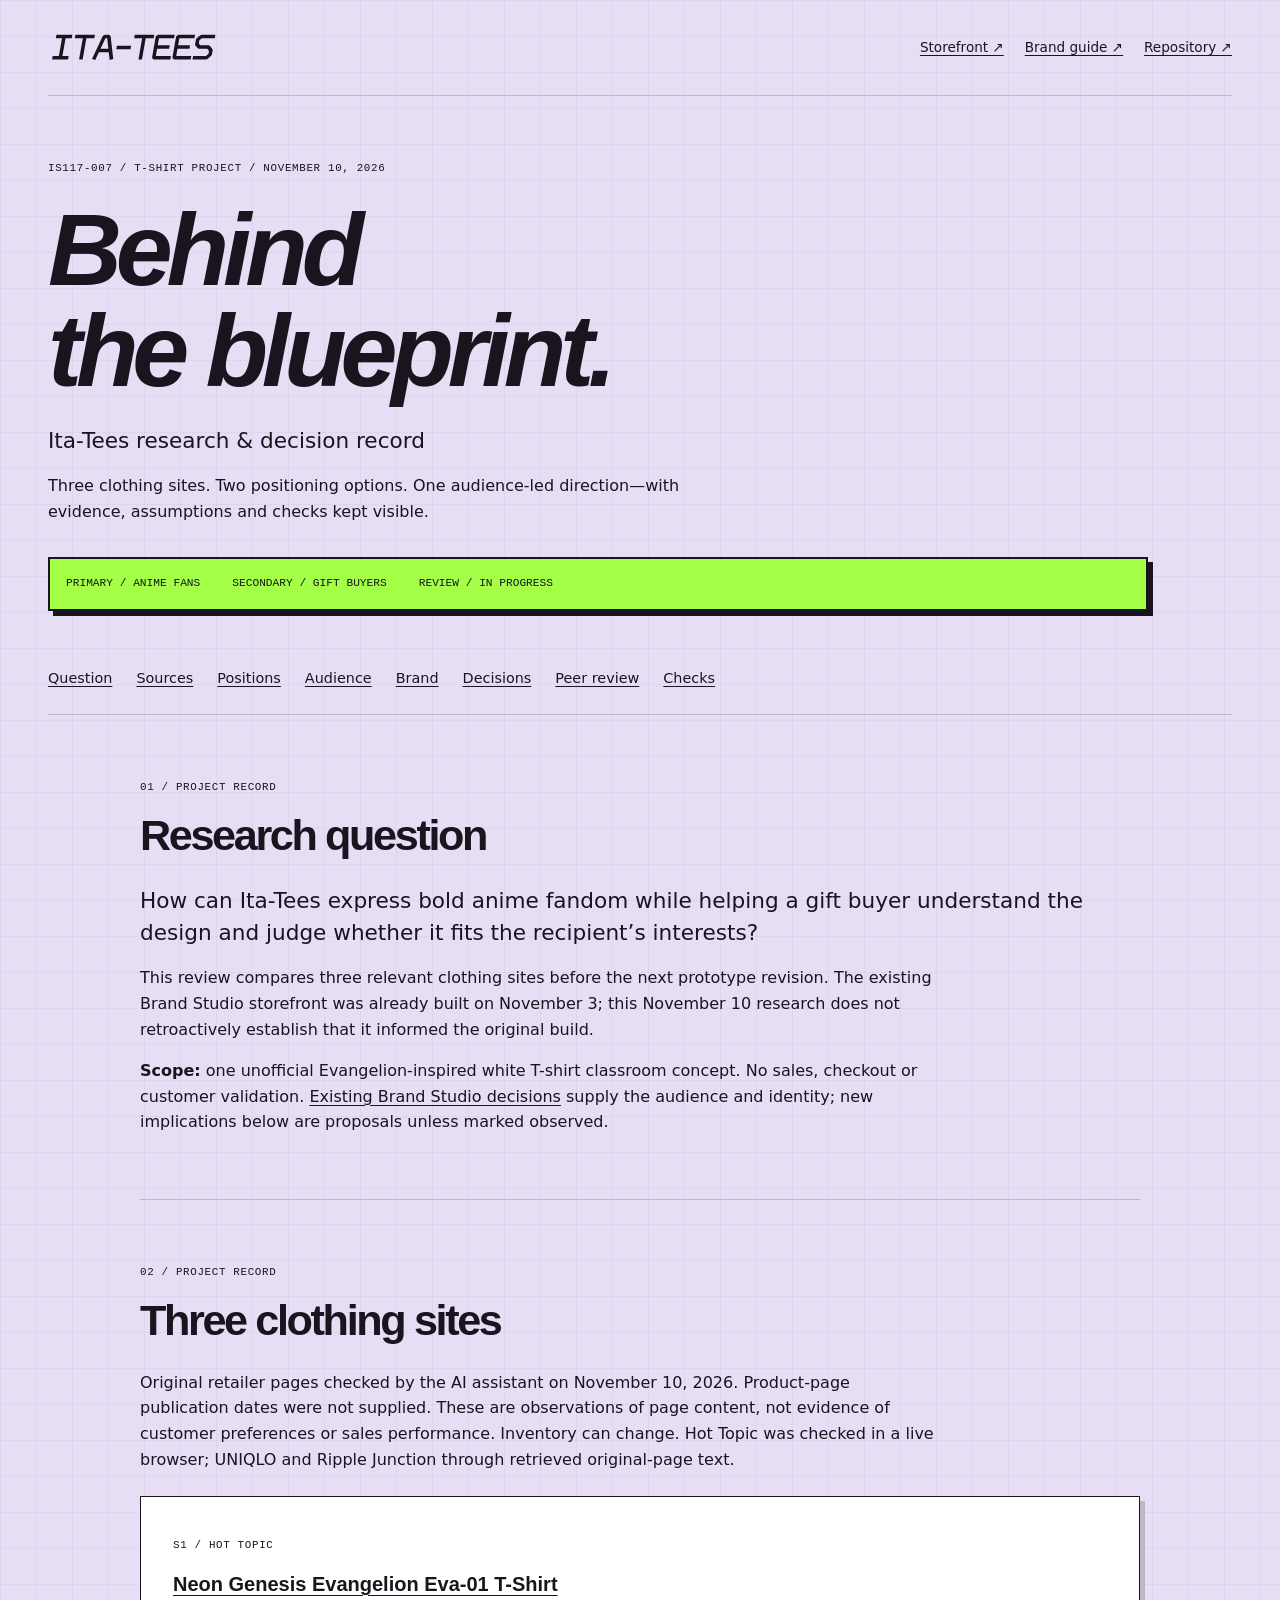
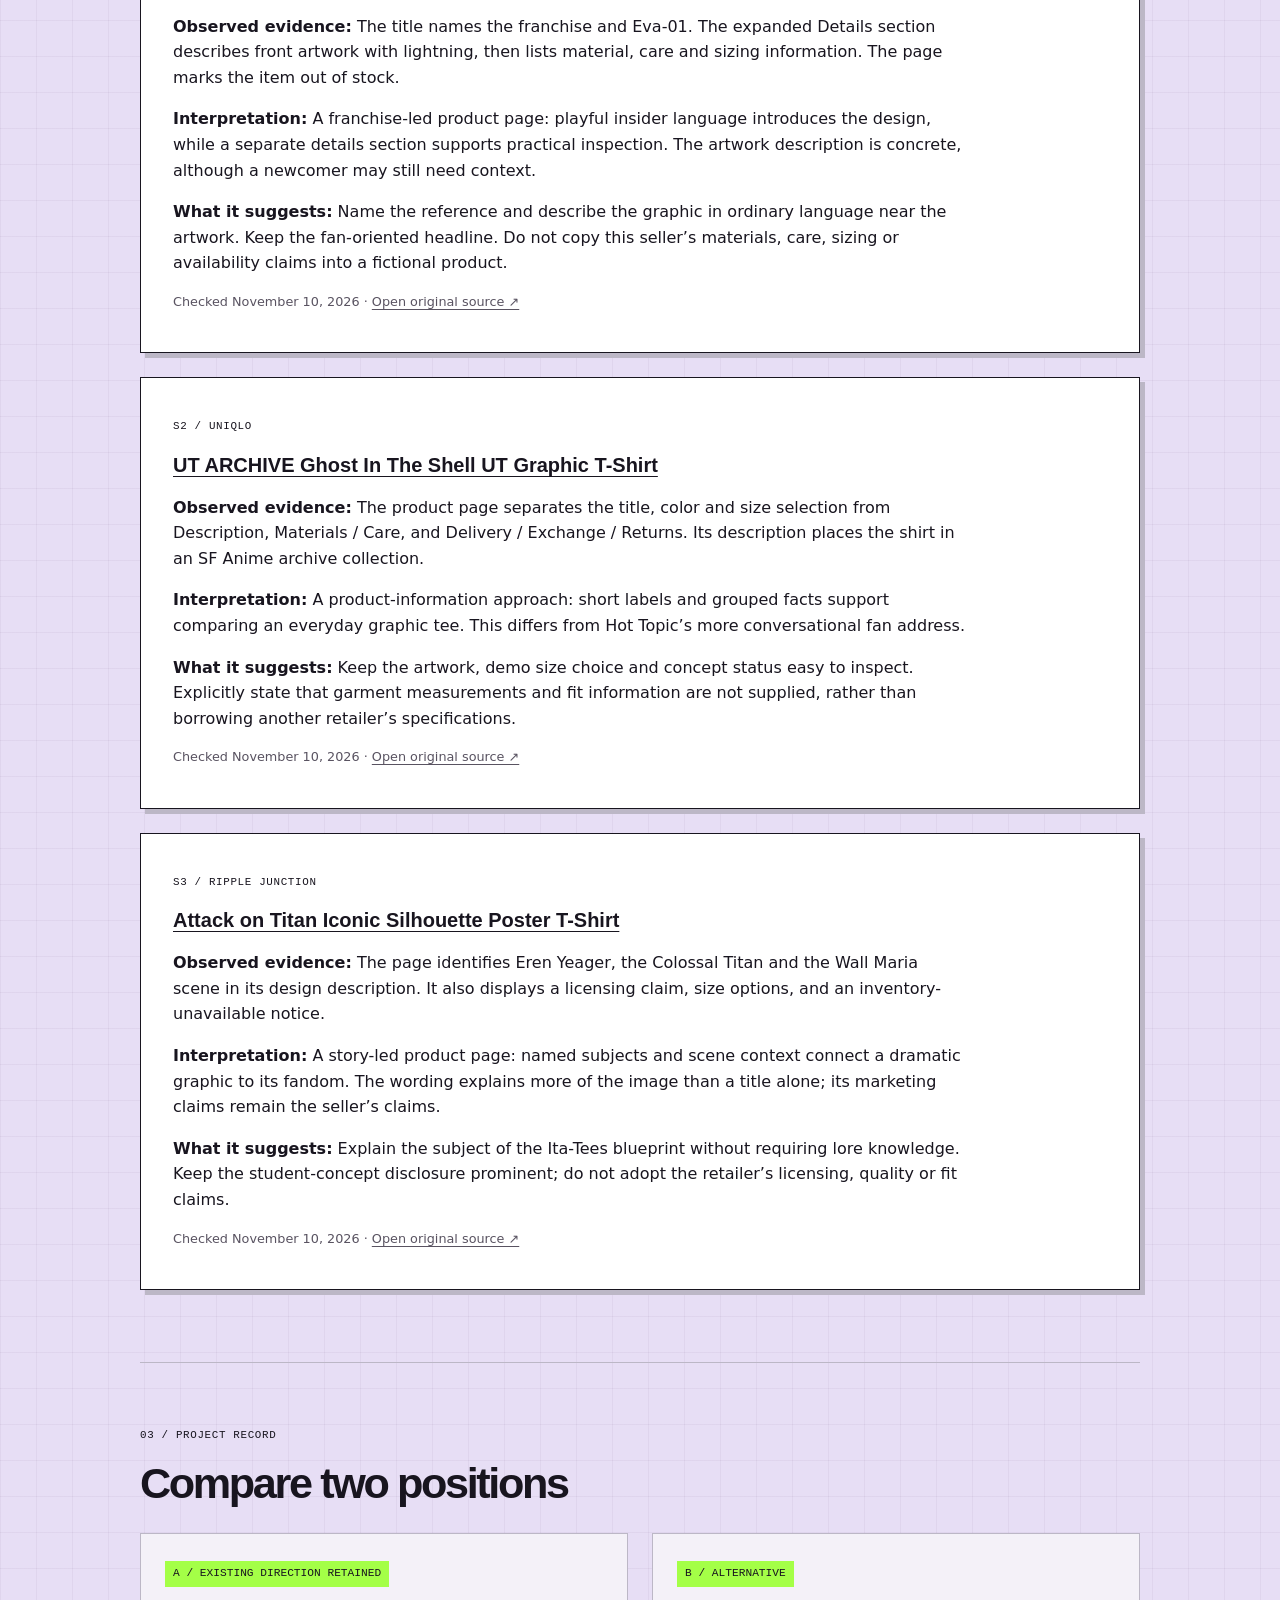
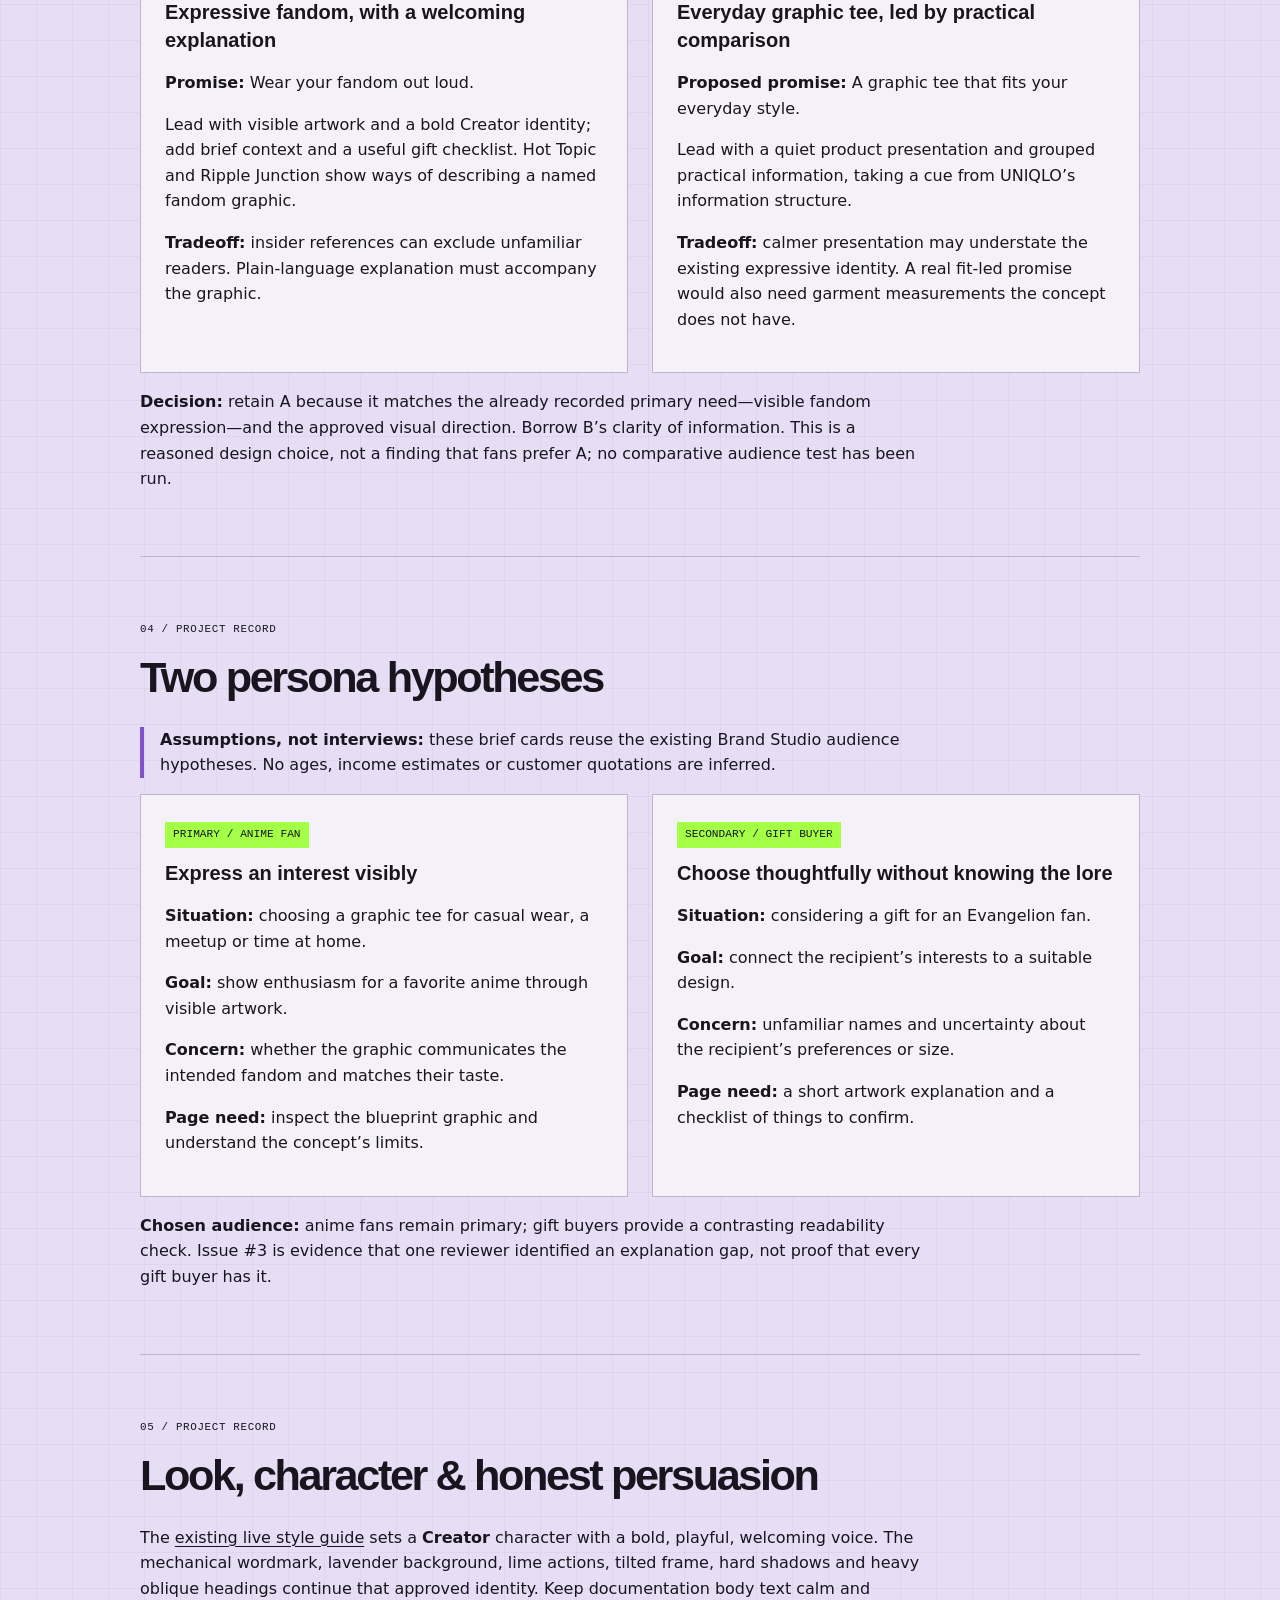
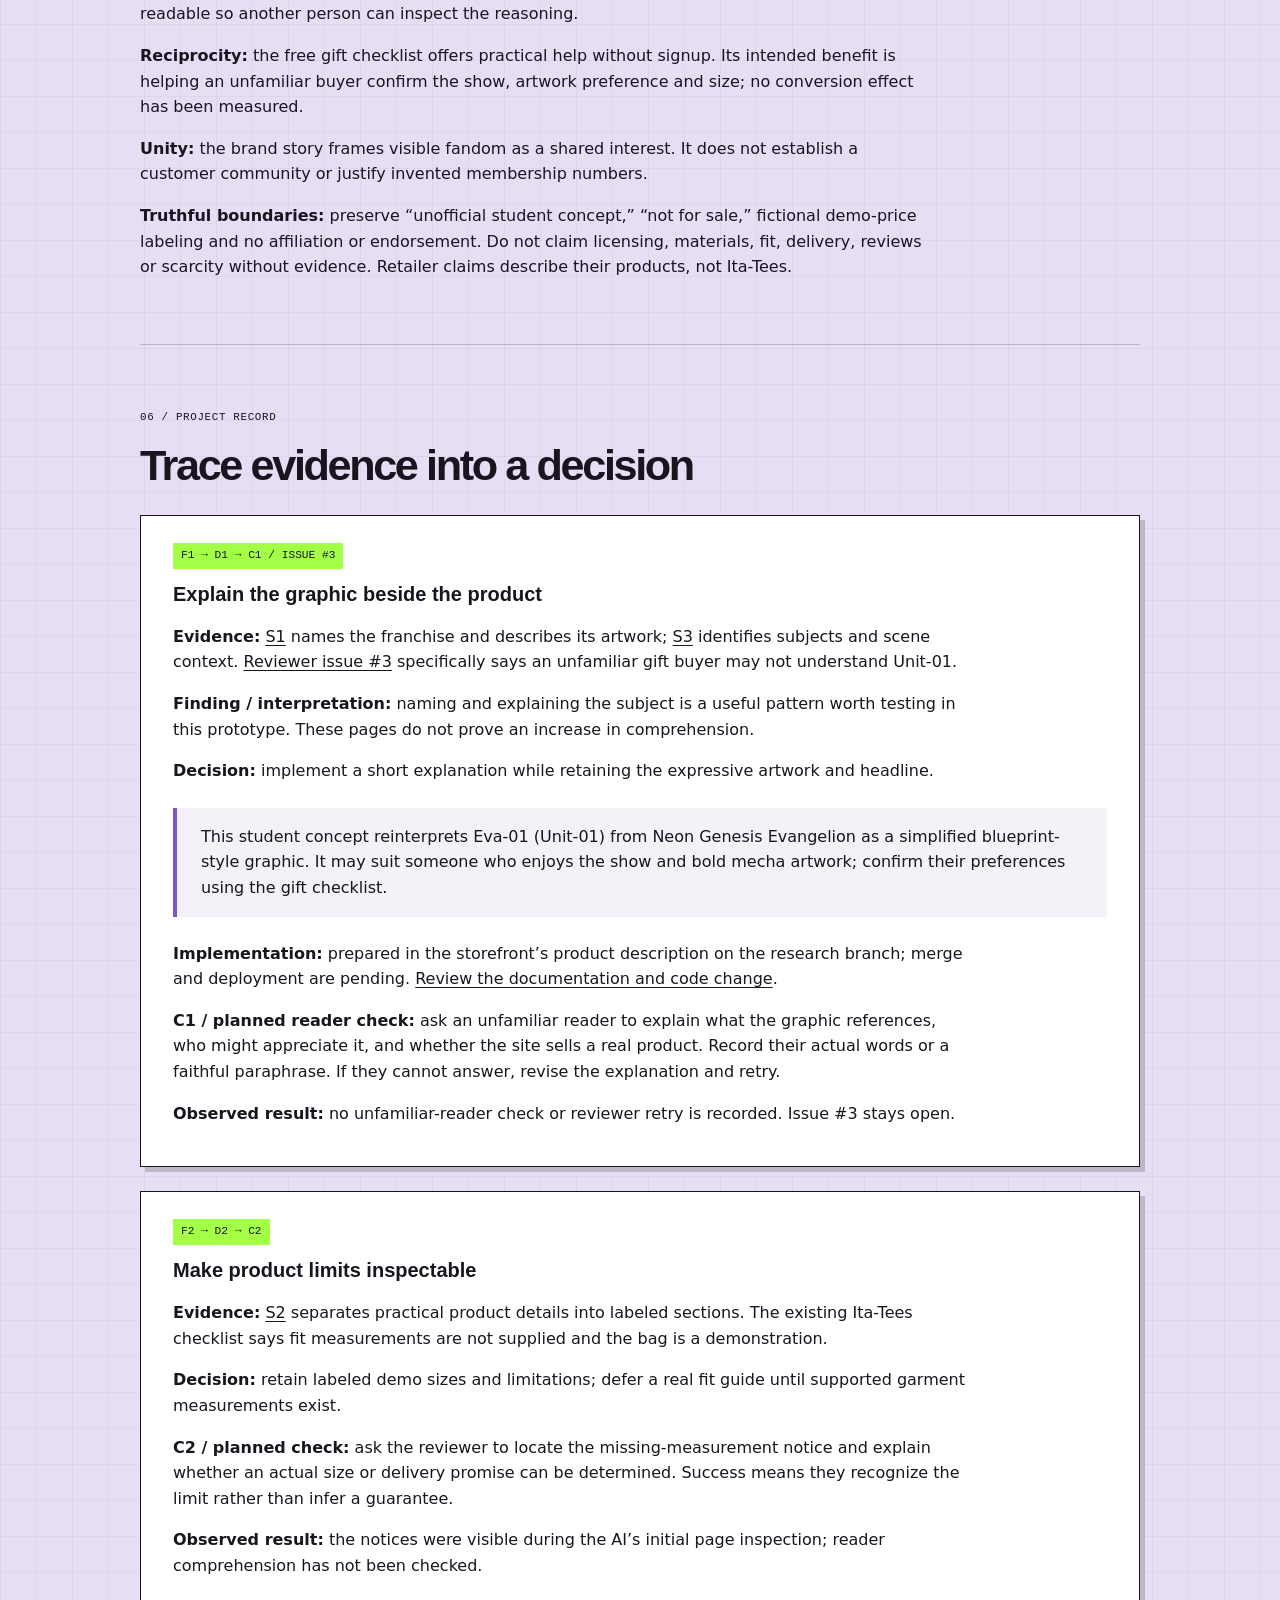
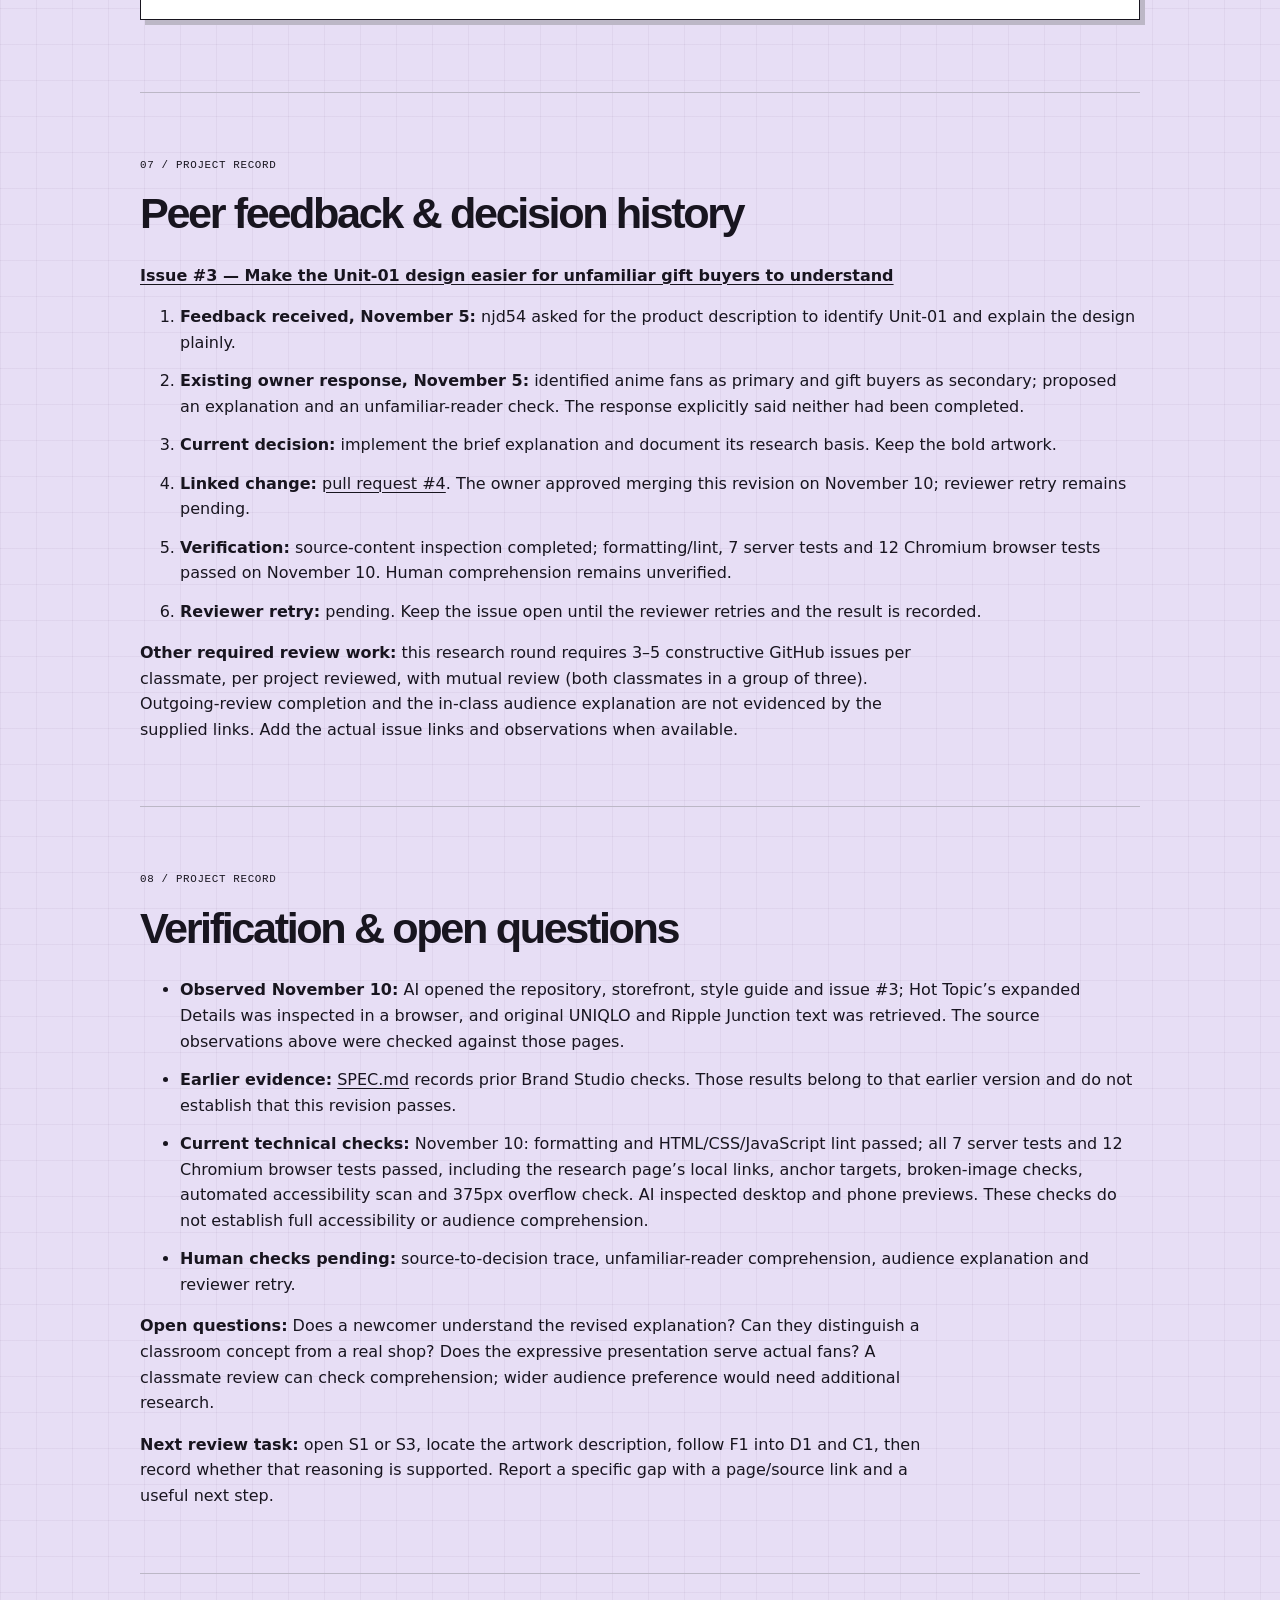
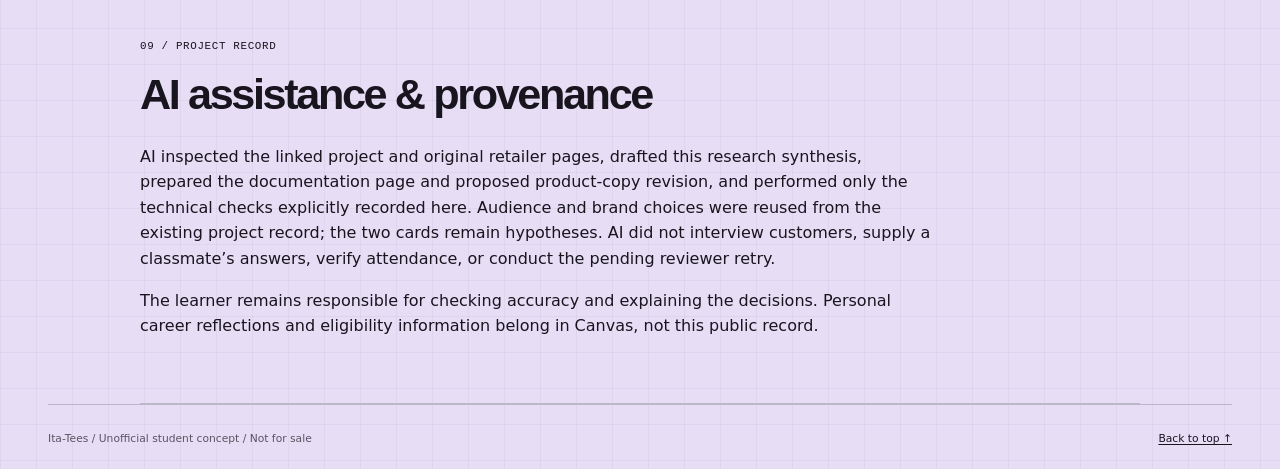
==== commit b2a25950: "Record merge approval and link research revision to PR #4" ====
--- a/public/research.html
+++ b/public/research.html
@@ -358,8 +358,7 @@
               <strong>Implementation:</strong> prepared in the storefront’s
               product description on the research branch; merge and deployment
               are pending.
-              <a
-                href="https://github.com/aka223-ui/is117-brand-studio-1/compare/main...research-documentation"
+              <a href="https://github.com/aka223-ui/is117-brand-studio-1/pull/4"
                 >Review the documentation and code change</a
               >.
             </p>
@@ -431,10 +430,10 @@
             </li>
             <li>
               <strong>Linked change:</strong>
-              <a
-                href="https://github.com/aka223-ui/is117-brand-studio-1/compare/main...research-documentation"
-                >research-documentation branch comparison</a
-              >. A merged commit/PR is still pending.
+              <a href="https://github.com/aka223-ui/is117-brand-studio-1/pull/4"
+                >pull request #4</a
+              >. The owner approved merging this revision on November 10;
+              reviewer retry remains pending.
             </li>
             <li>
               <strong>Verification:</strong> source-content inspection
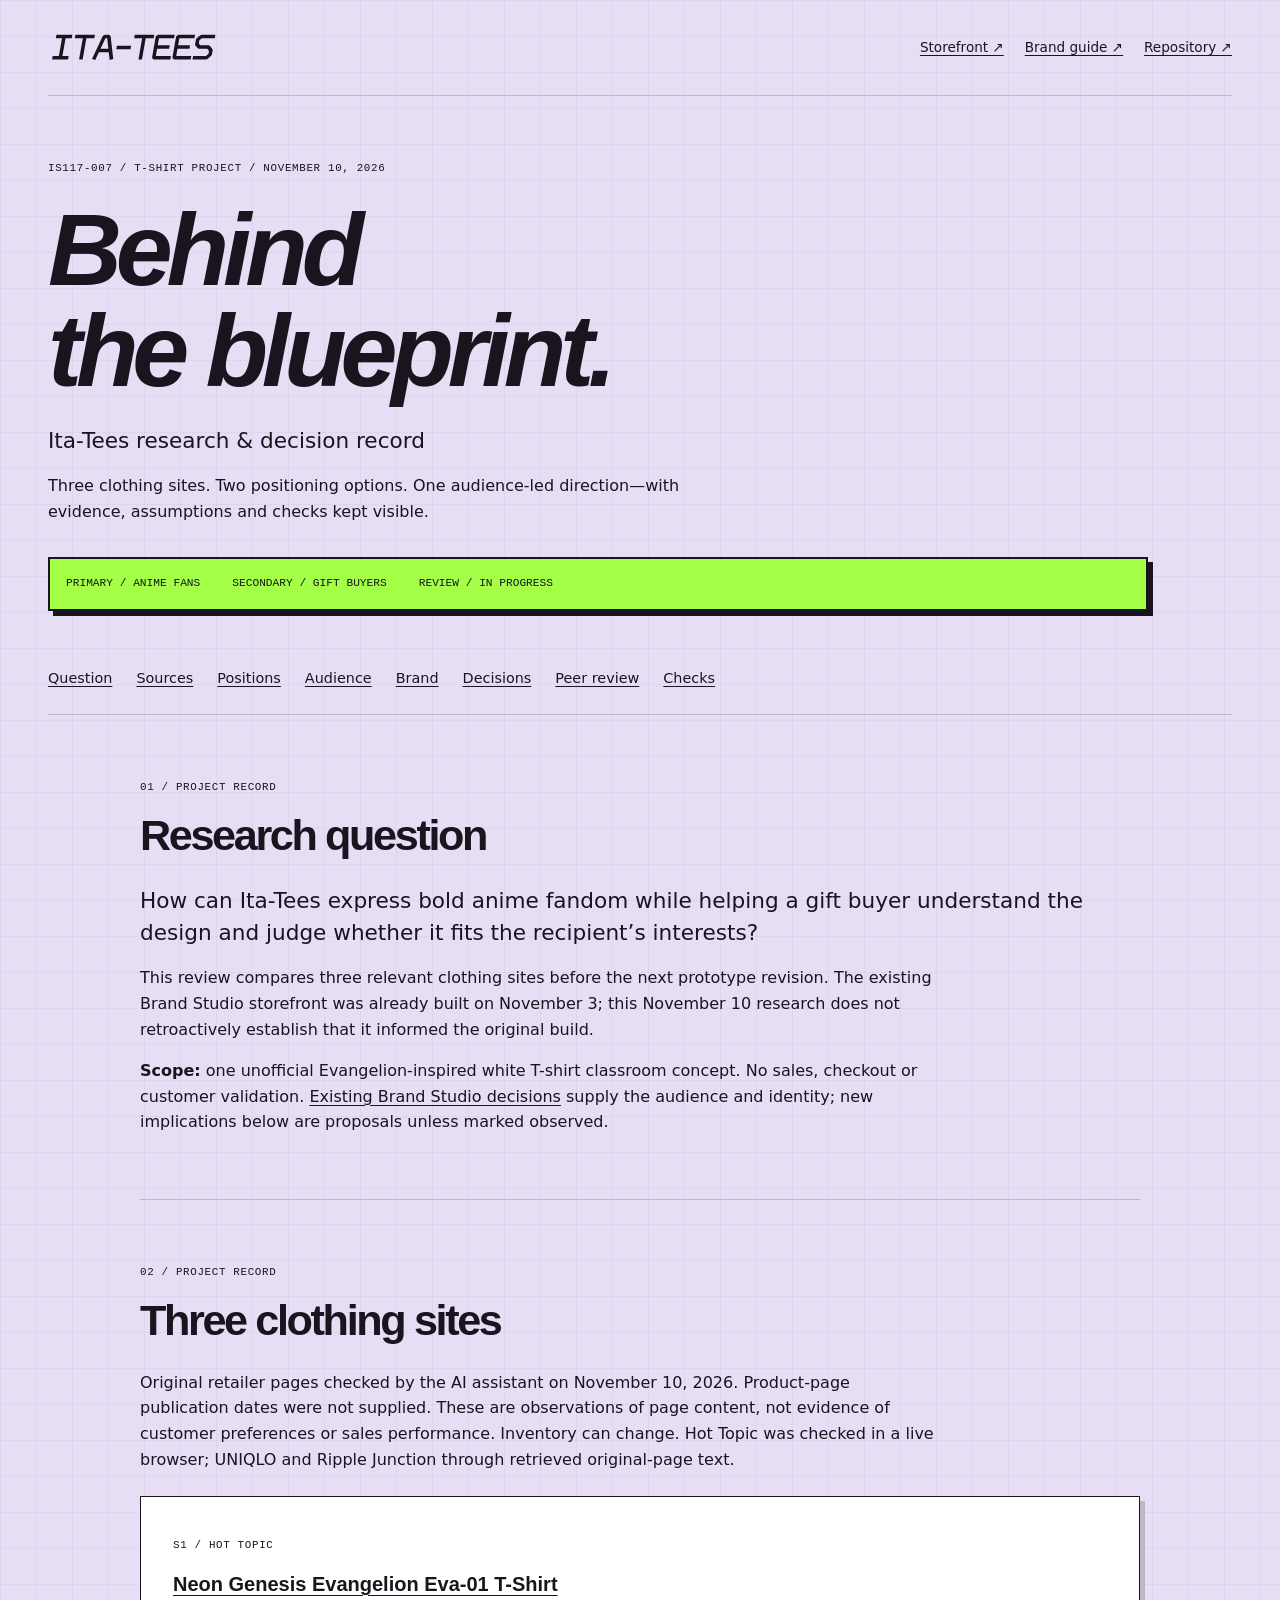
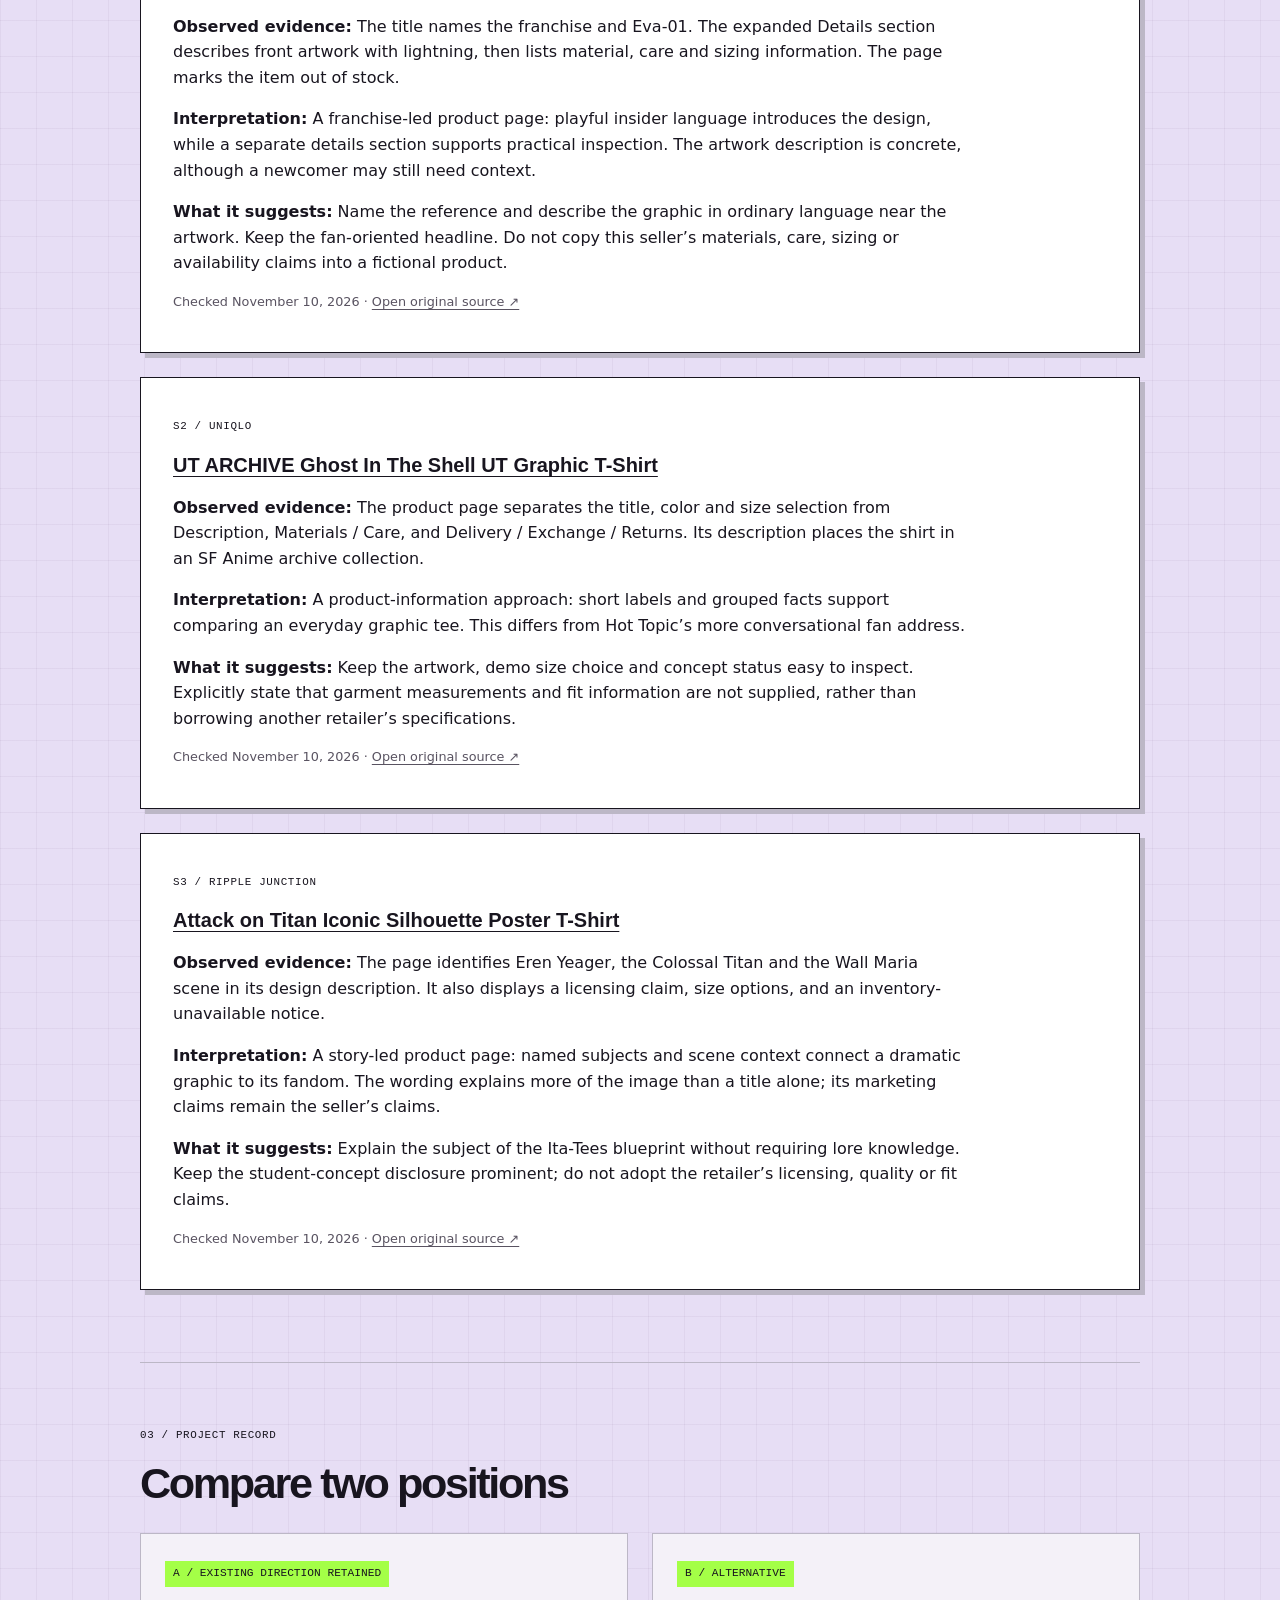
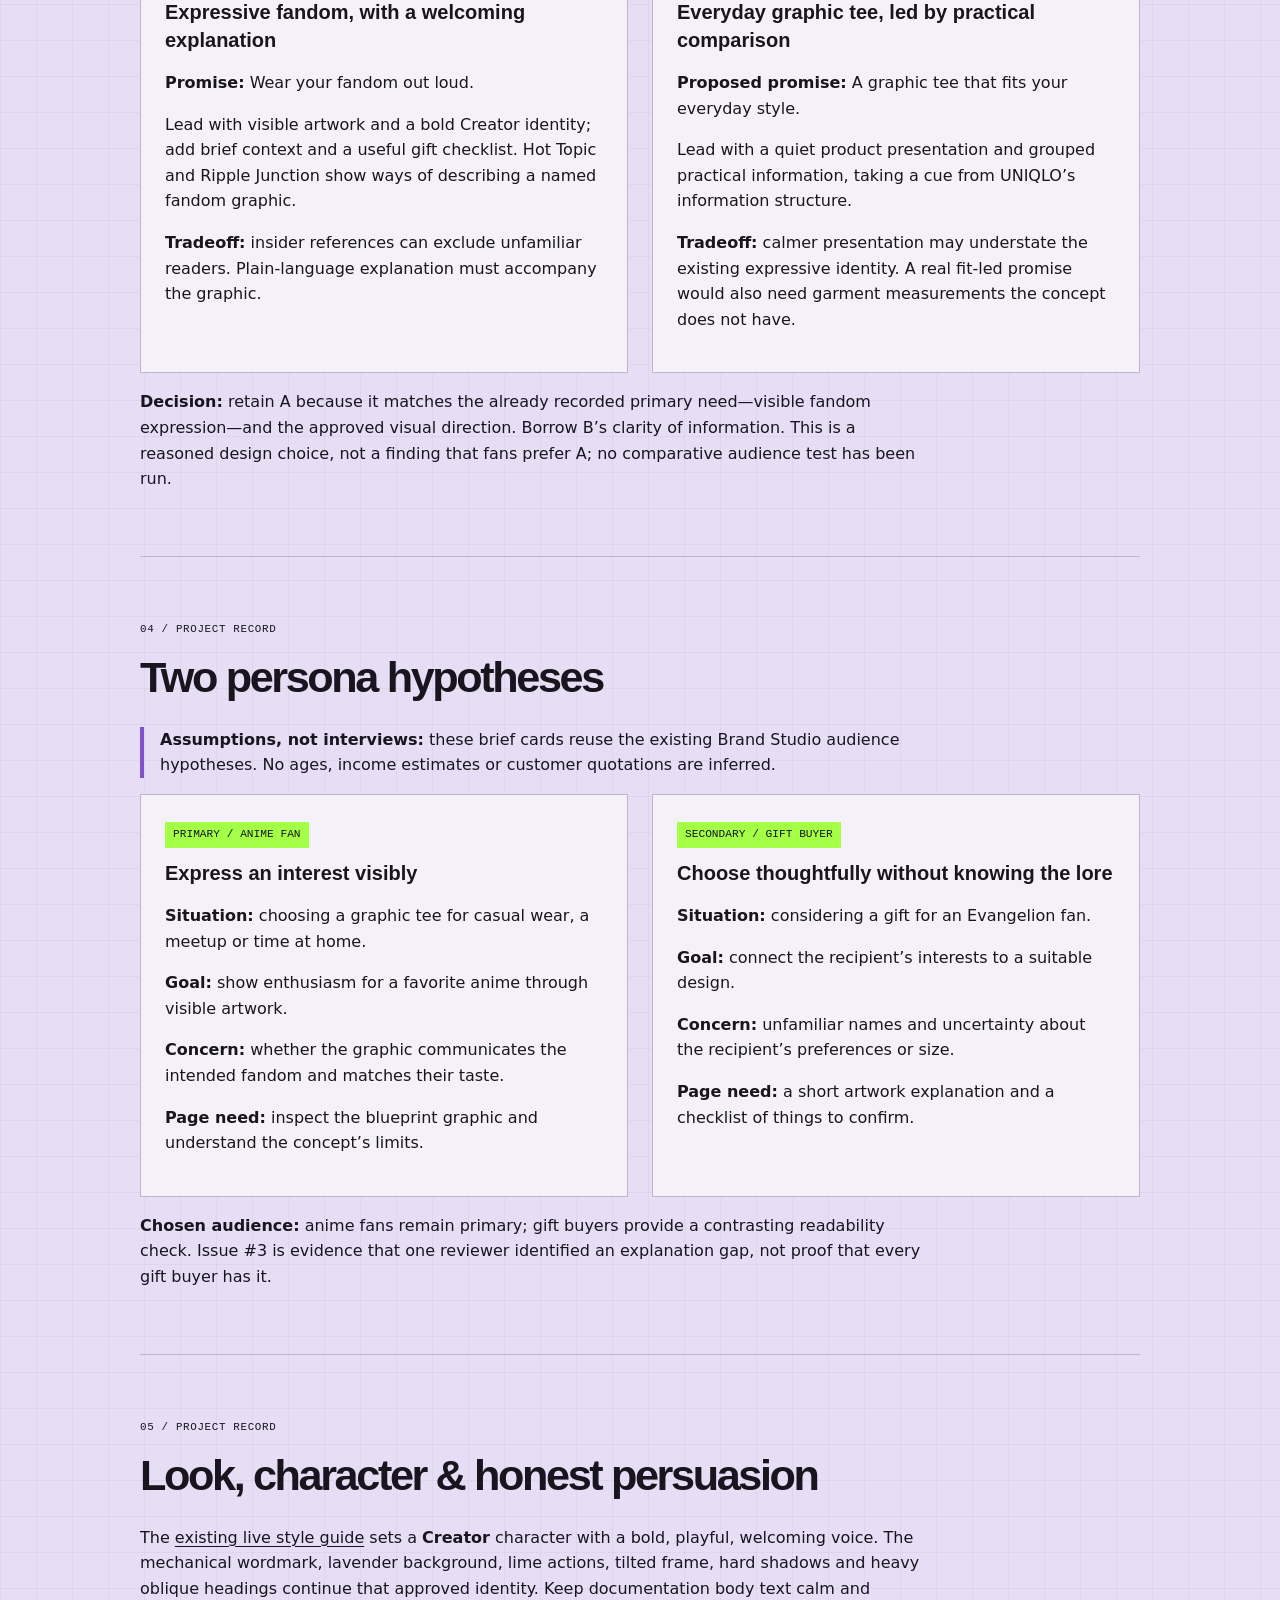
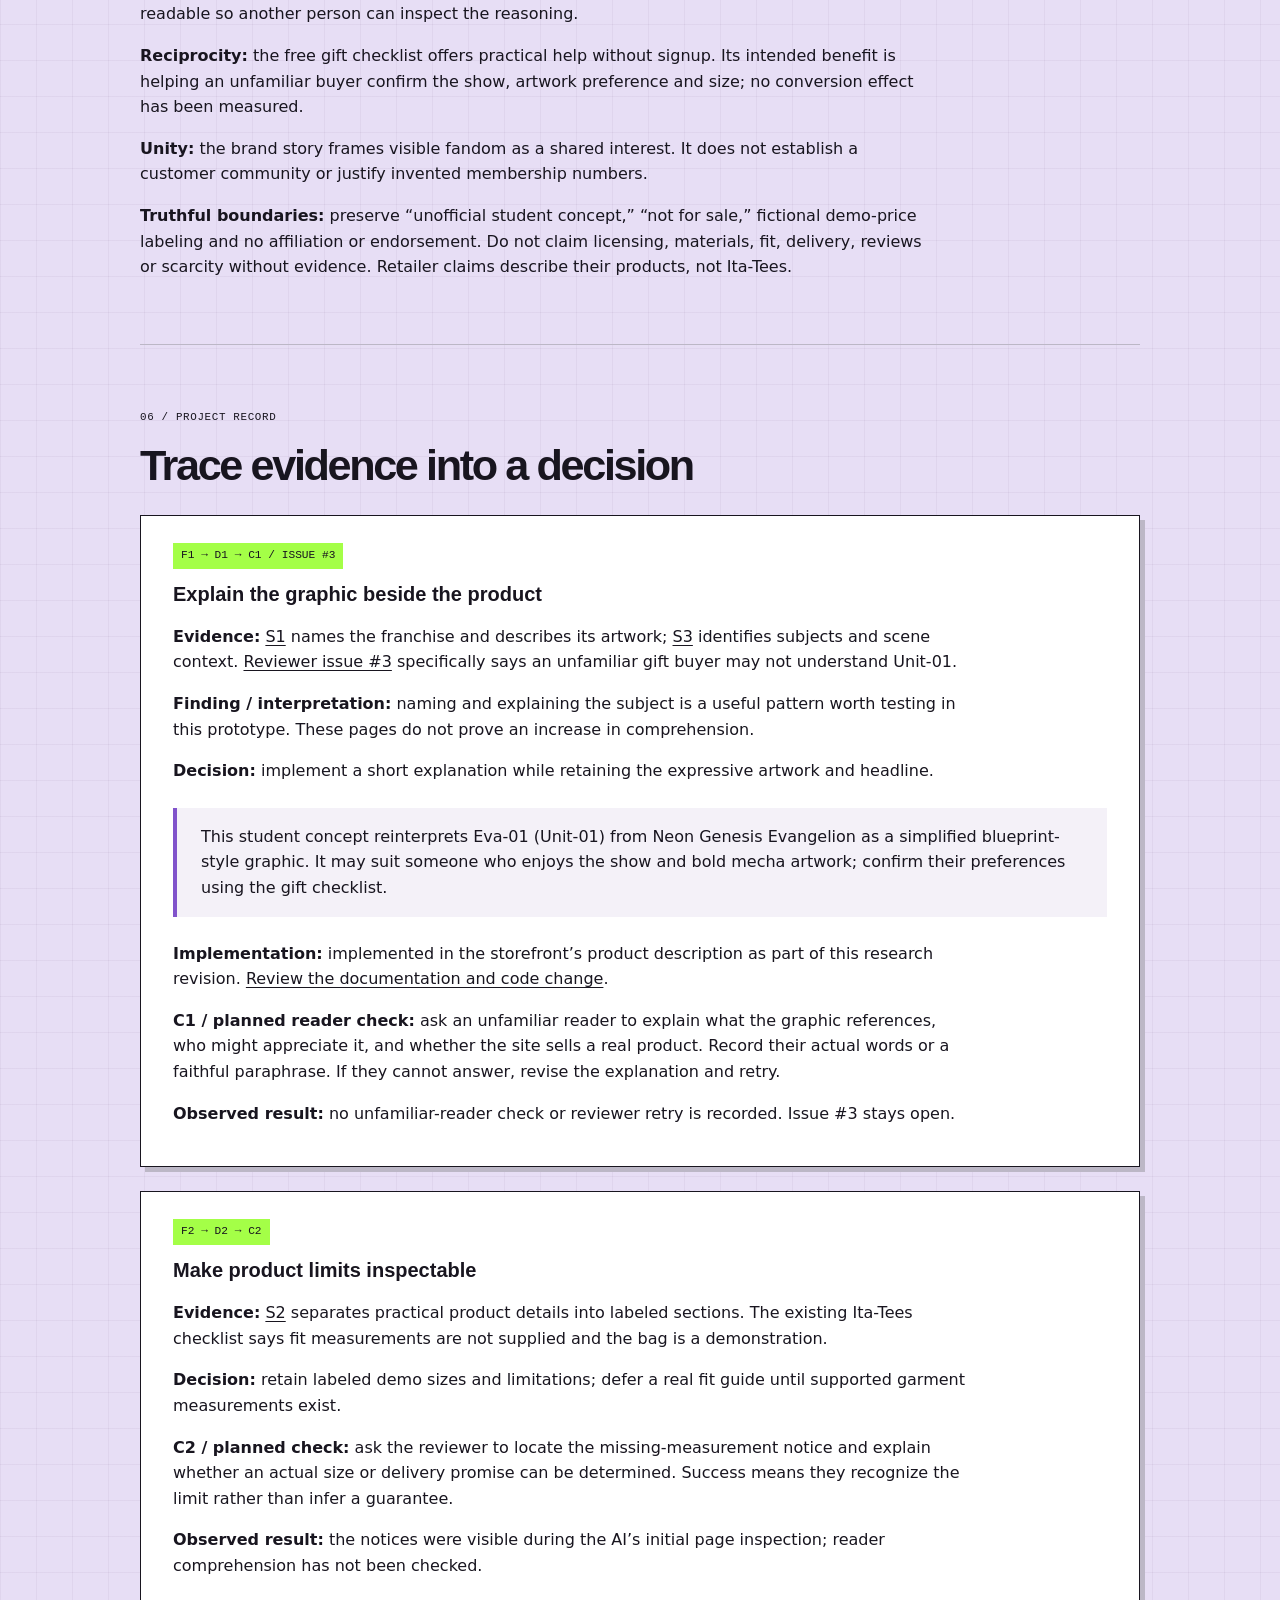
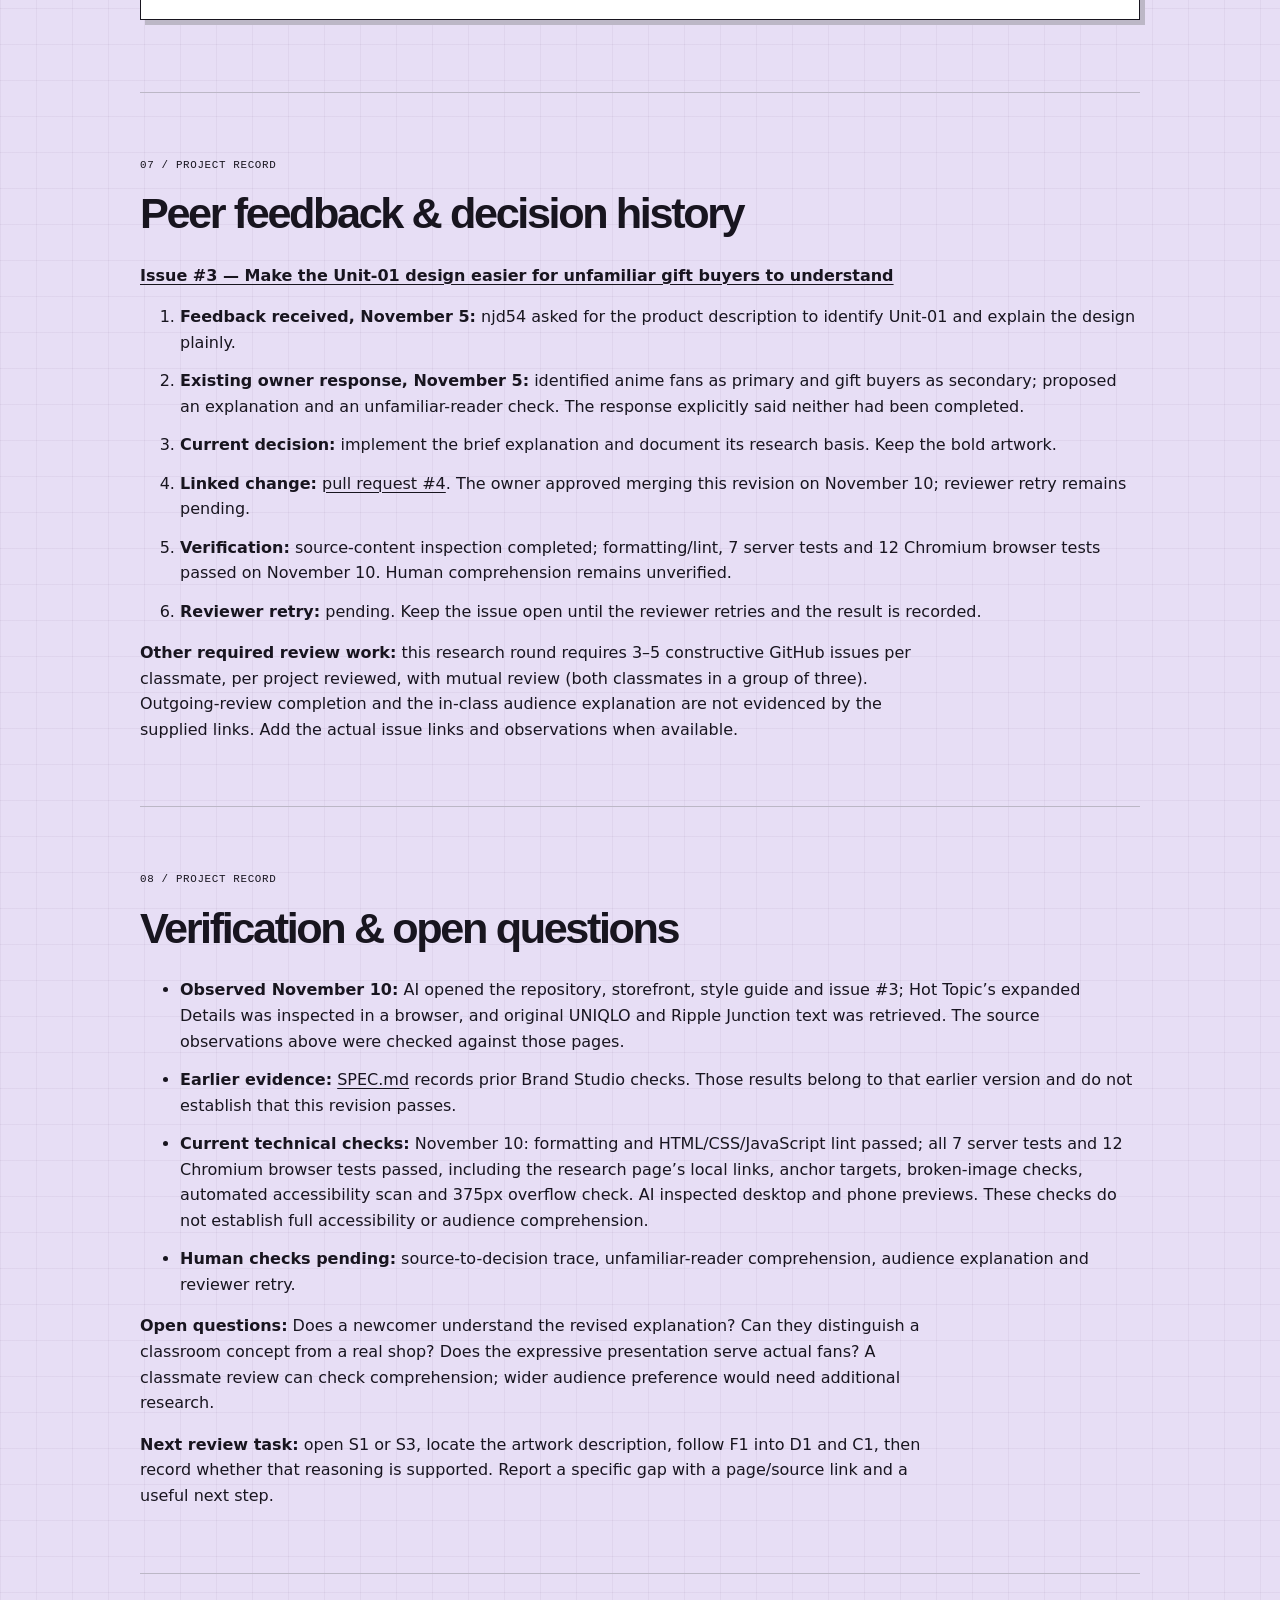
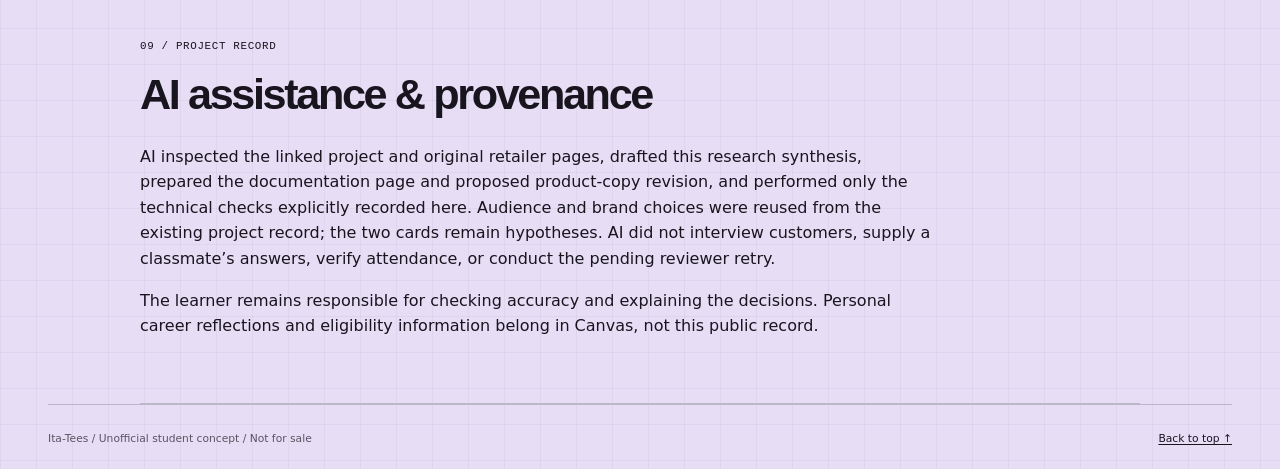
==== commit d52ddf40: "Keep implementation status current in research record" ====
--- a/public/research.html
+++ b/public/research.html
@@ -355,9 +355,8 @@
               their preferences using the gift checklist.
             </blockquote>
             <p>
-              <strong>Implementation:</strong> prepared in the storefront’s
-              product description on the research branch; merge and deployment
-              are pending.
+              <strong>Implementation:</strong> implemented in the storefront’s
+              product description as part of this research revision.
               <a href="https://github.com/aka223-ui/is117-brand-studio-1/pull/4"
                 >Review the documentation and code change</a
               >.
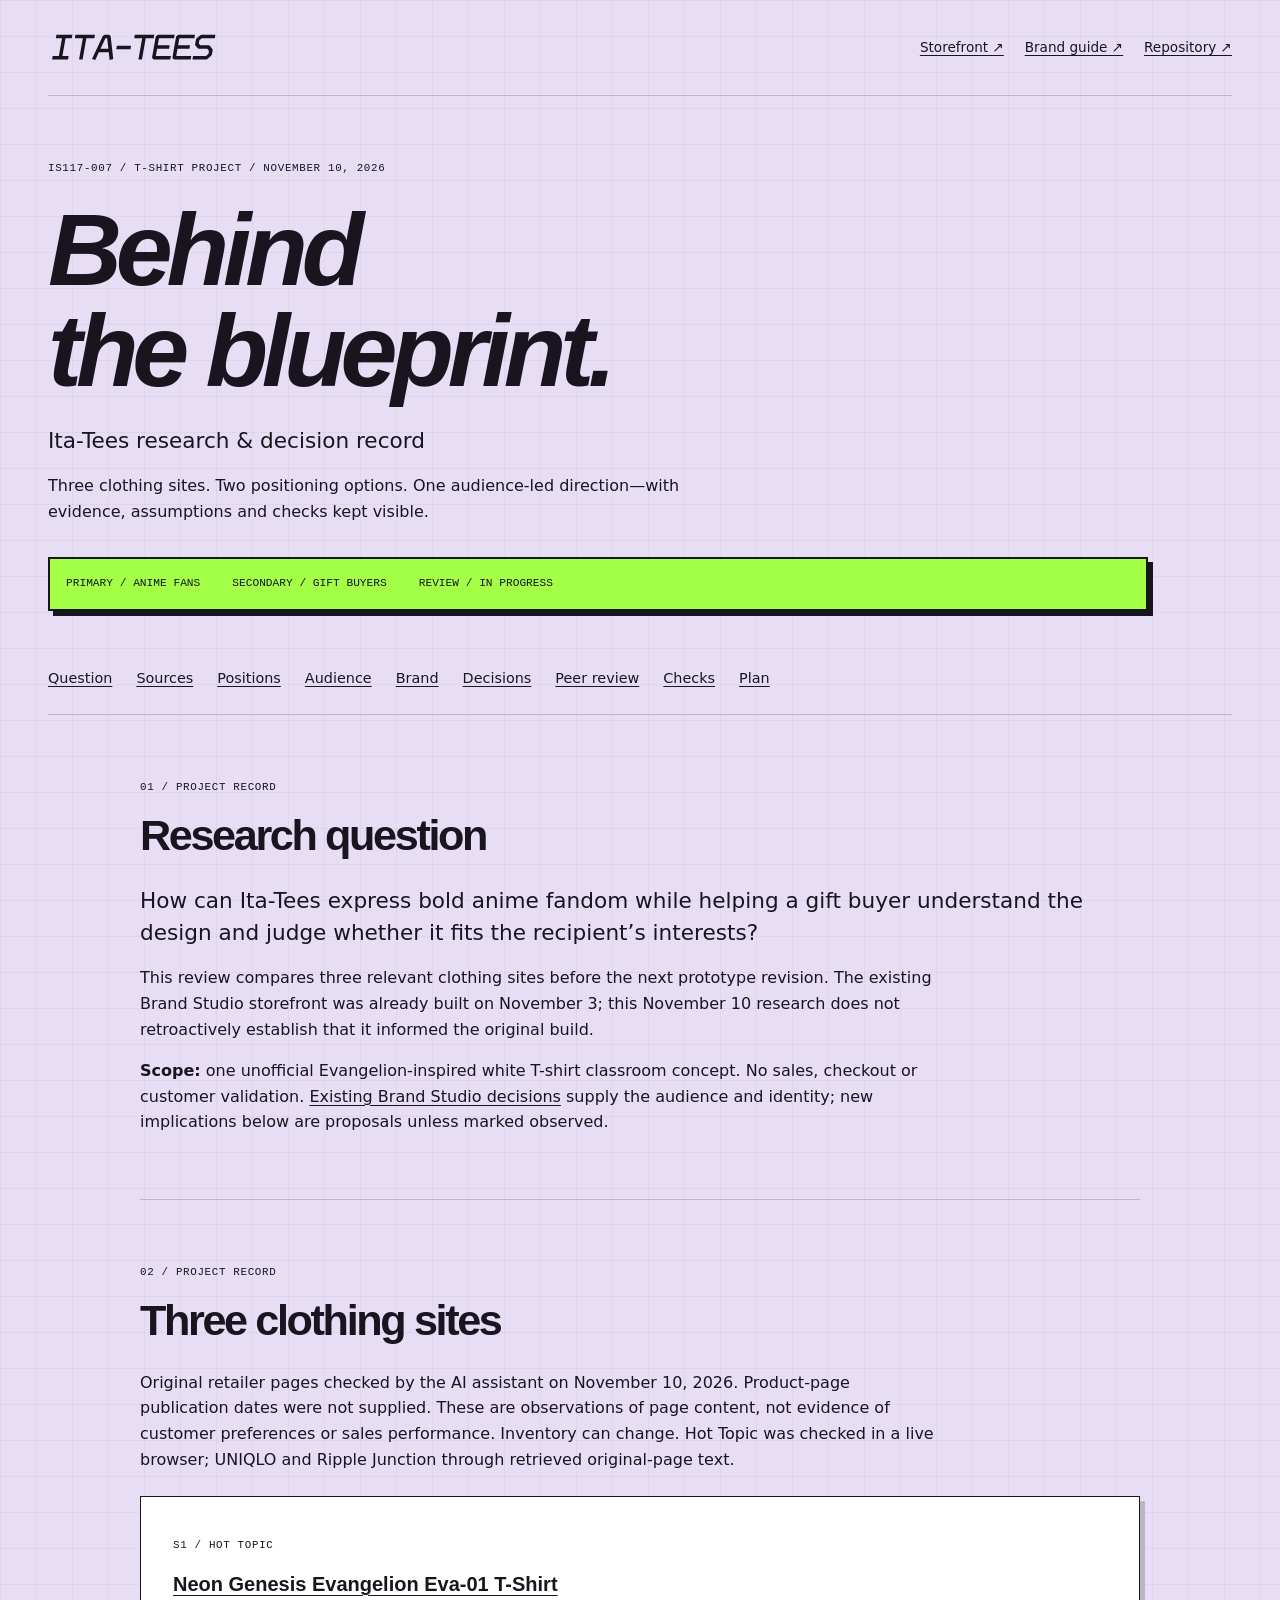
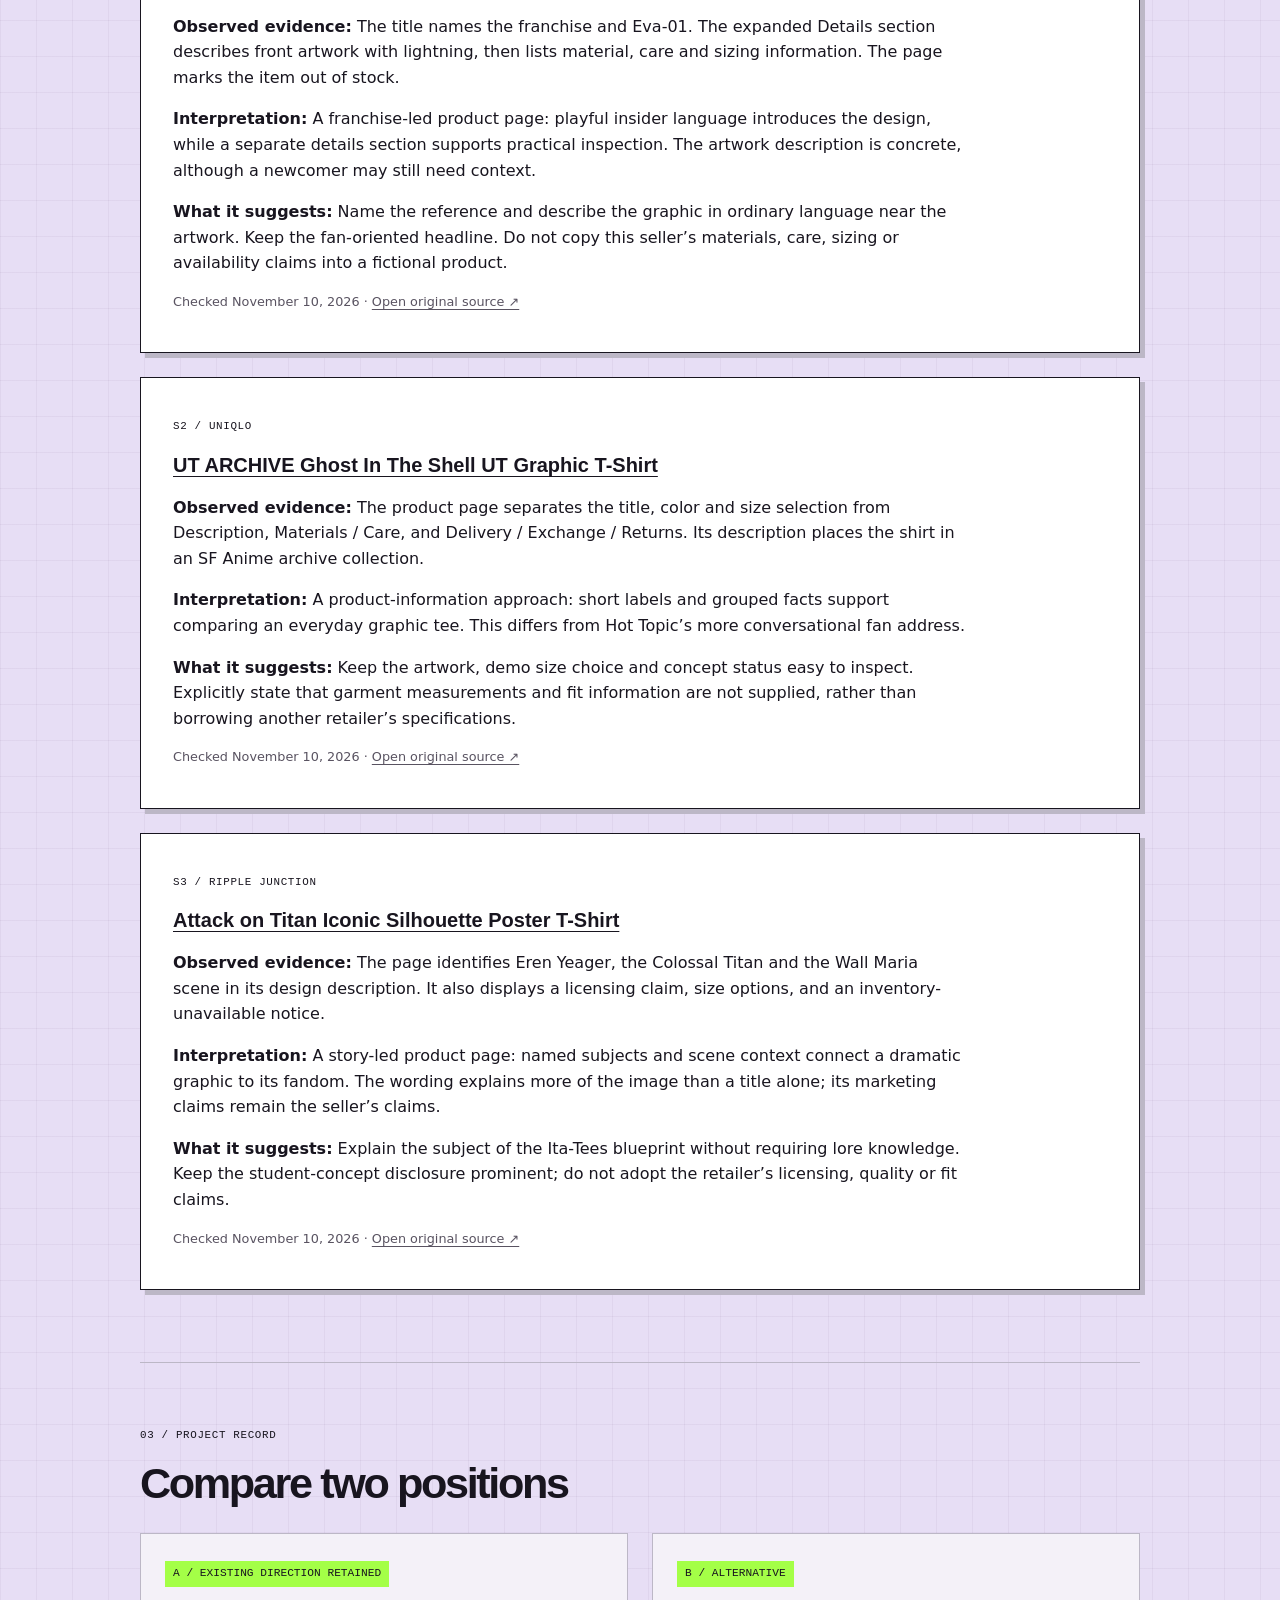
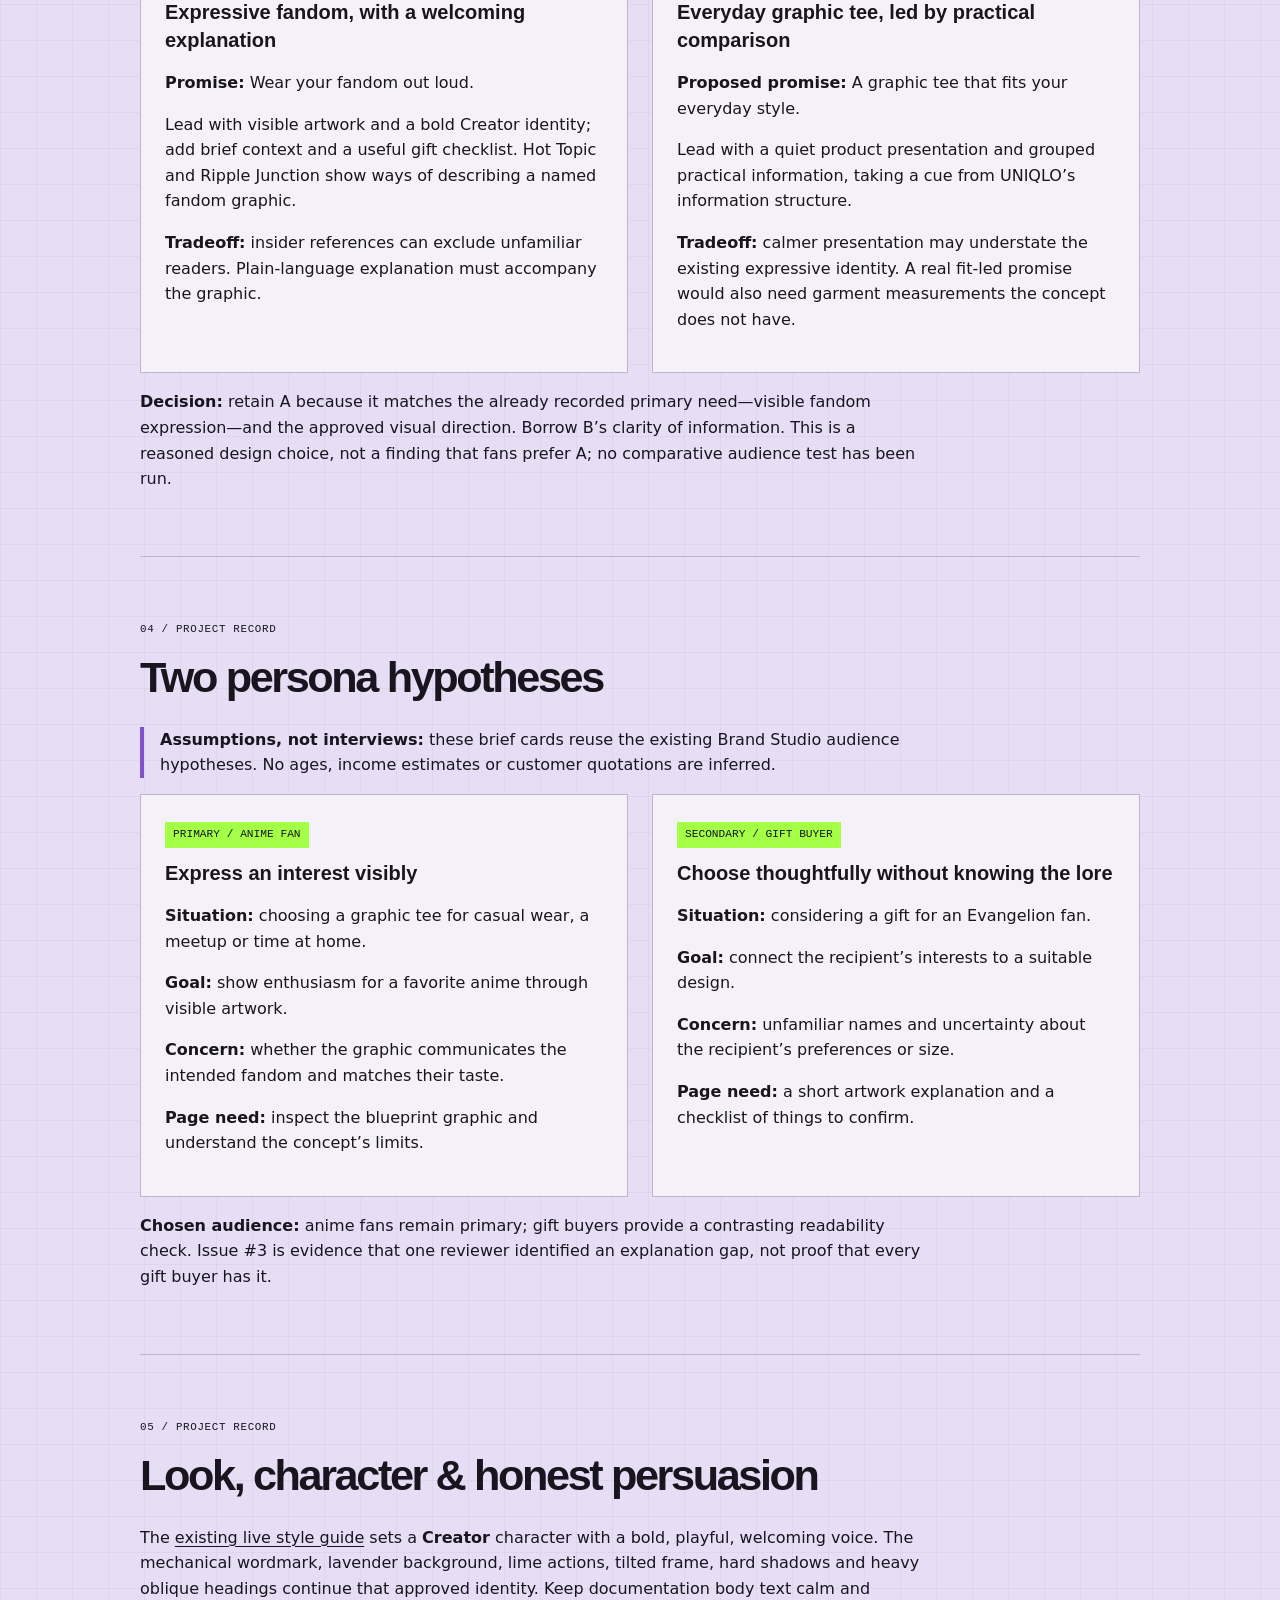
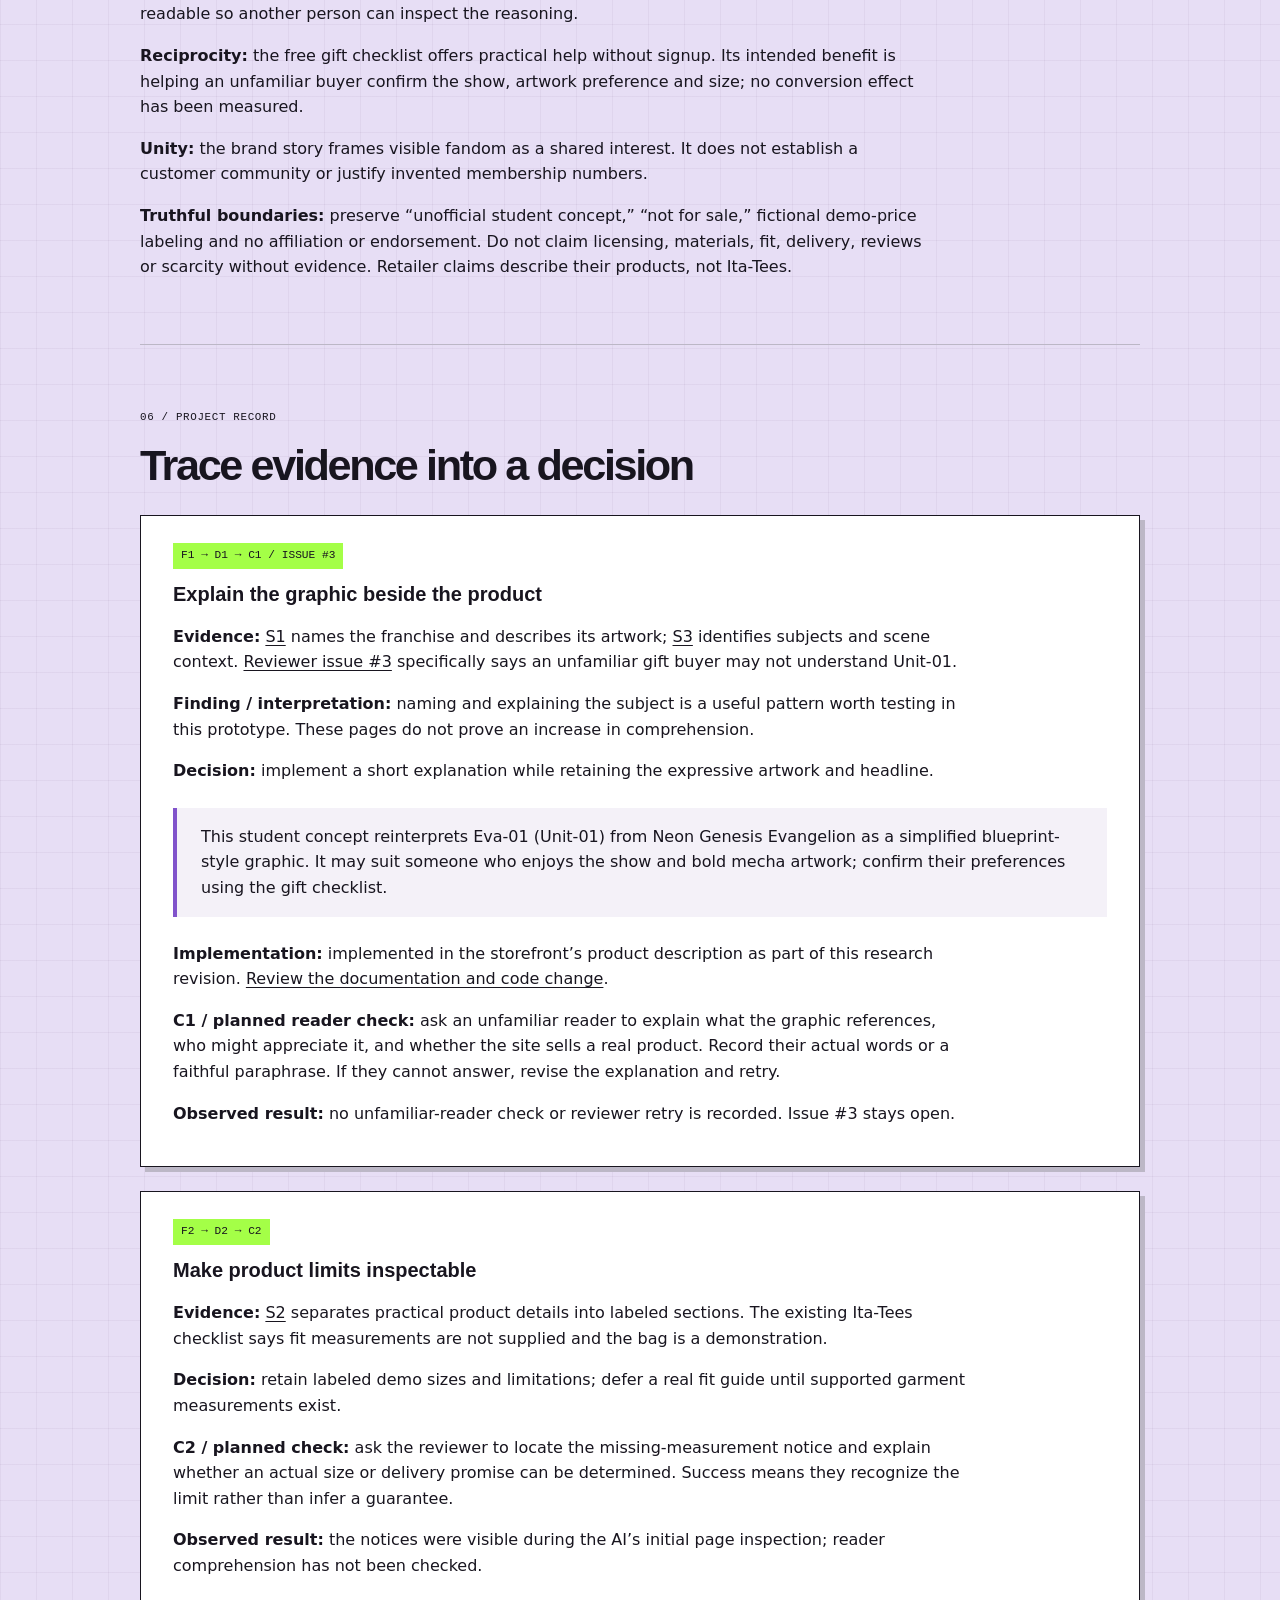
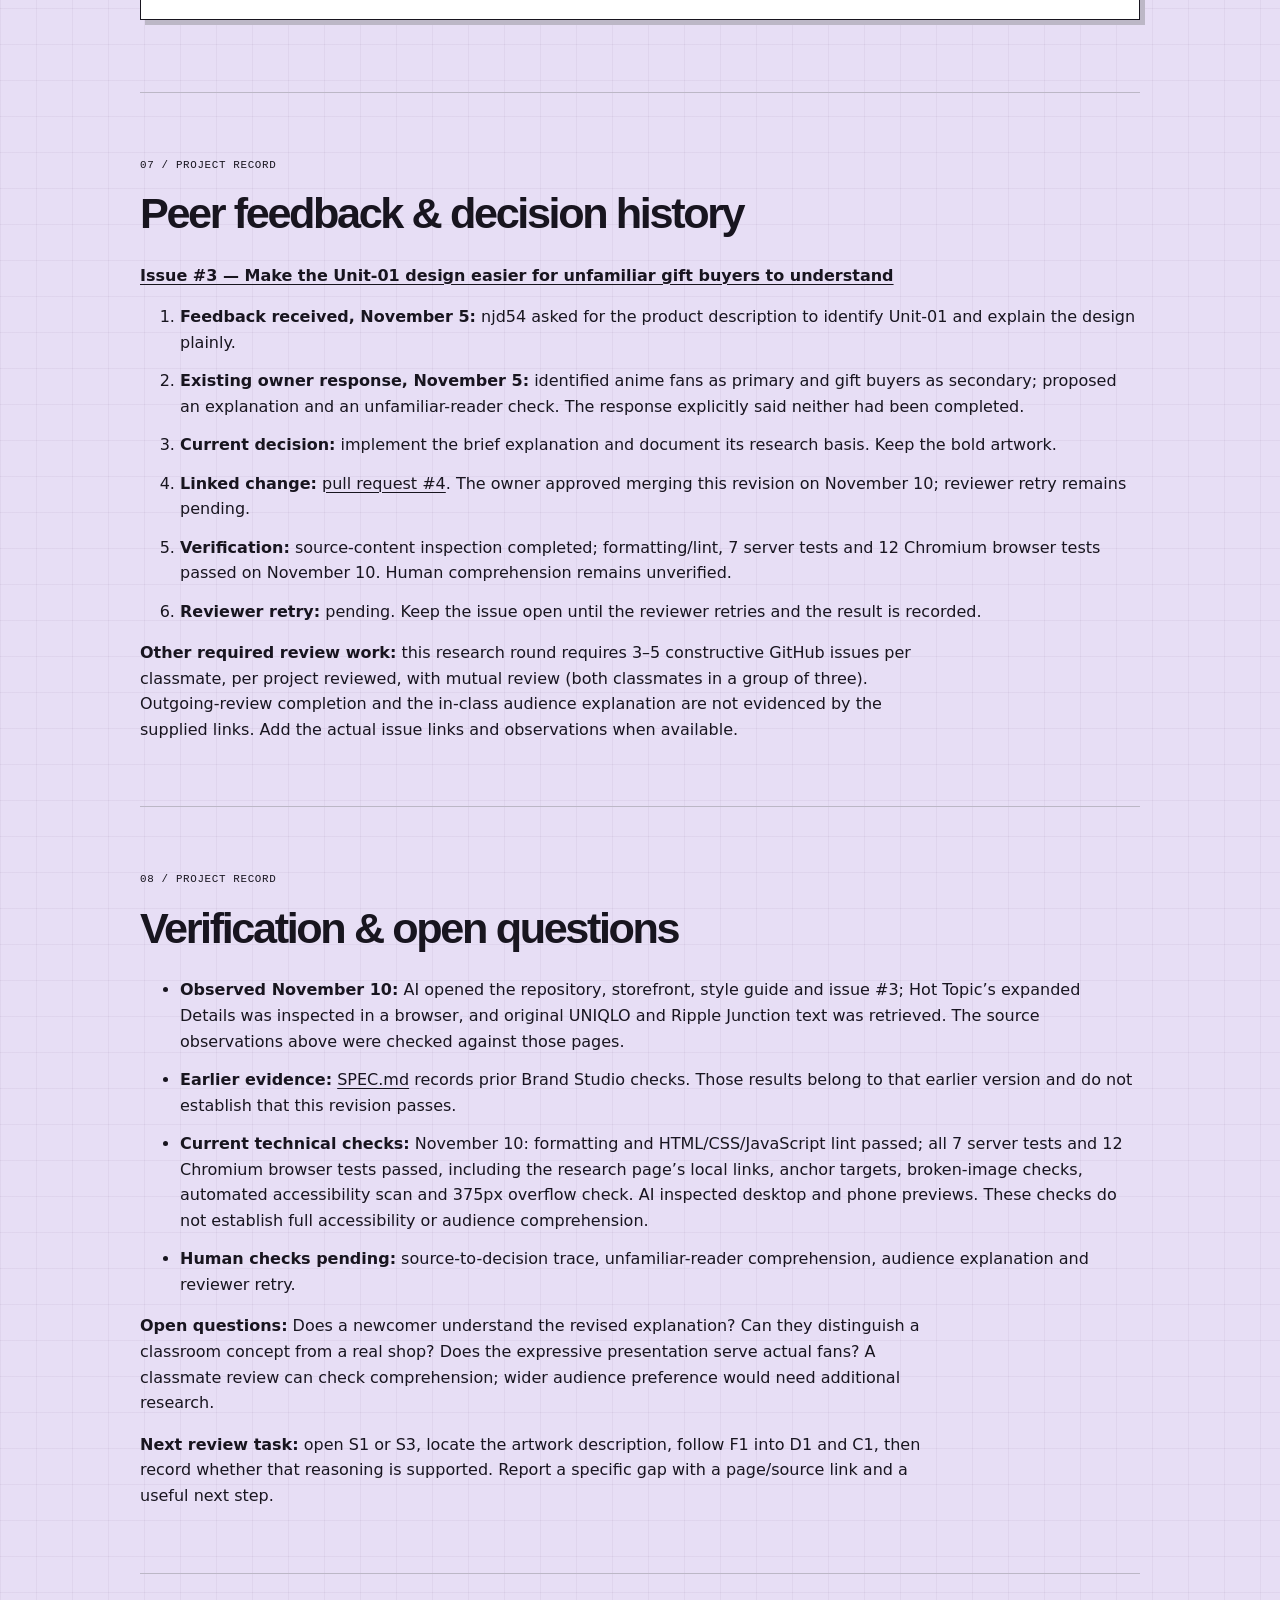
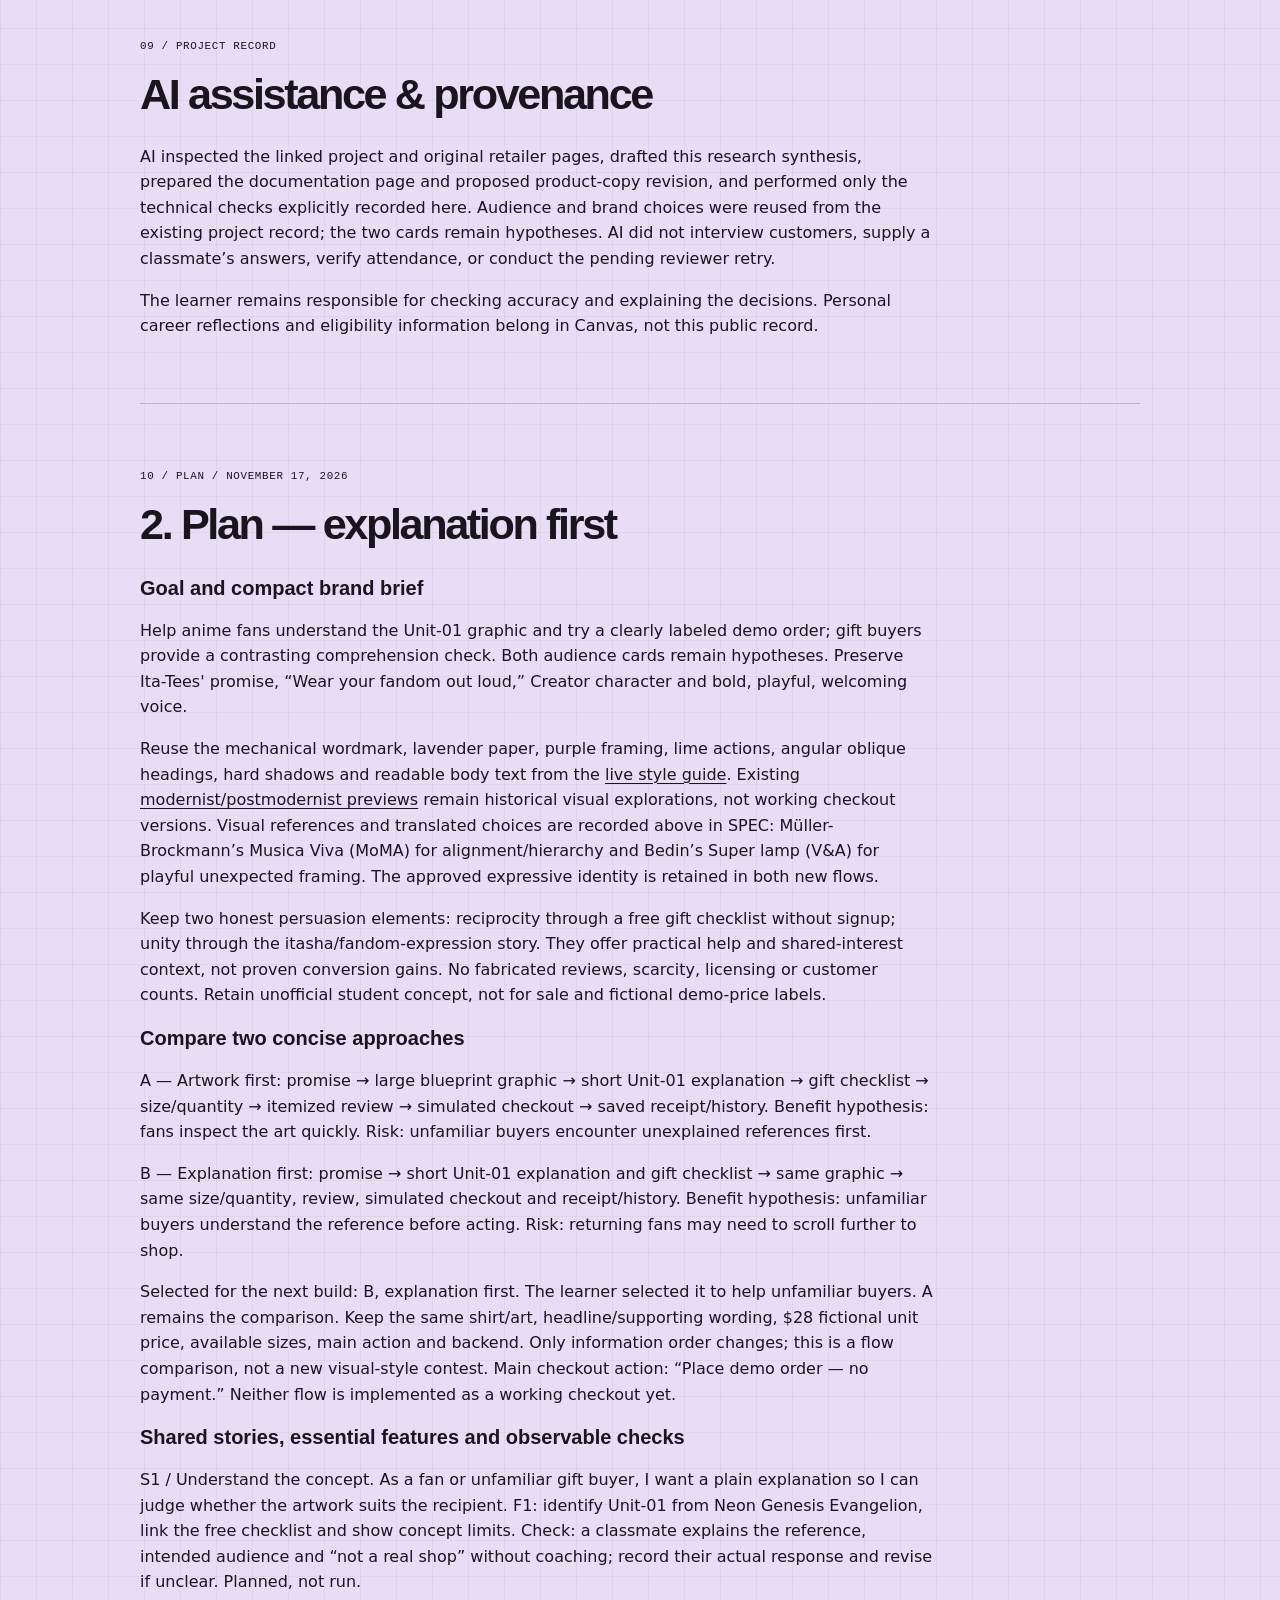
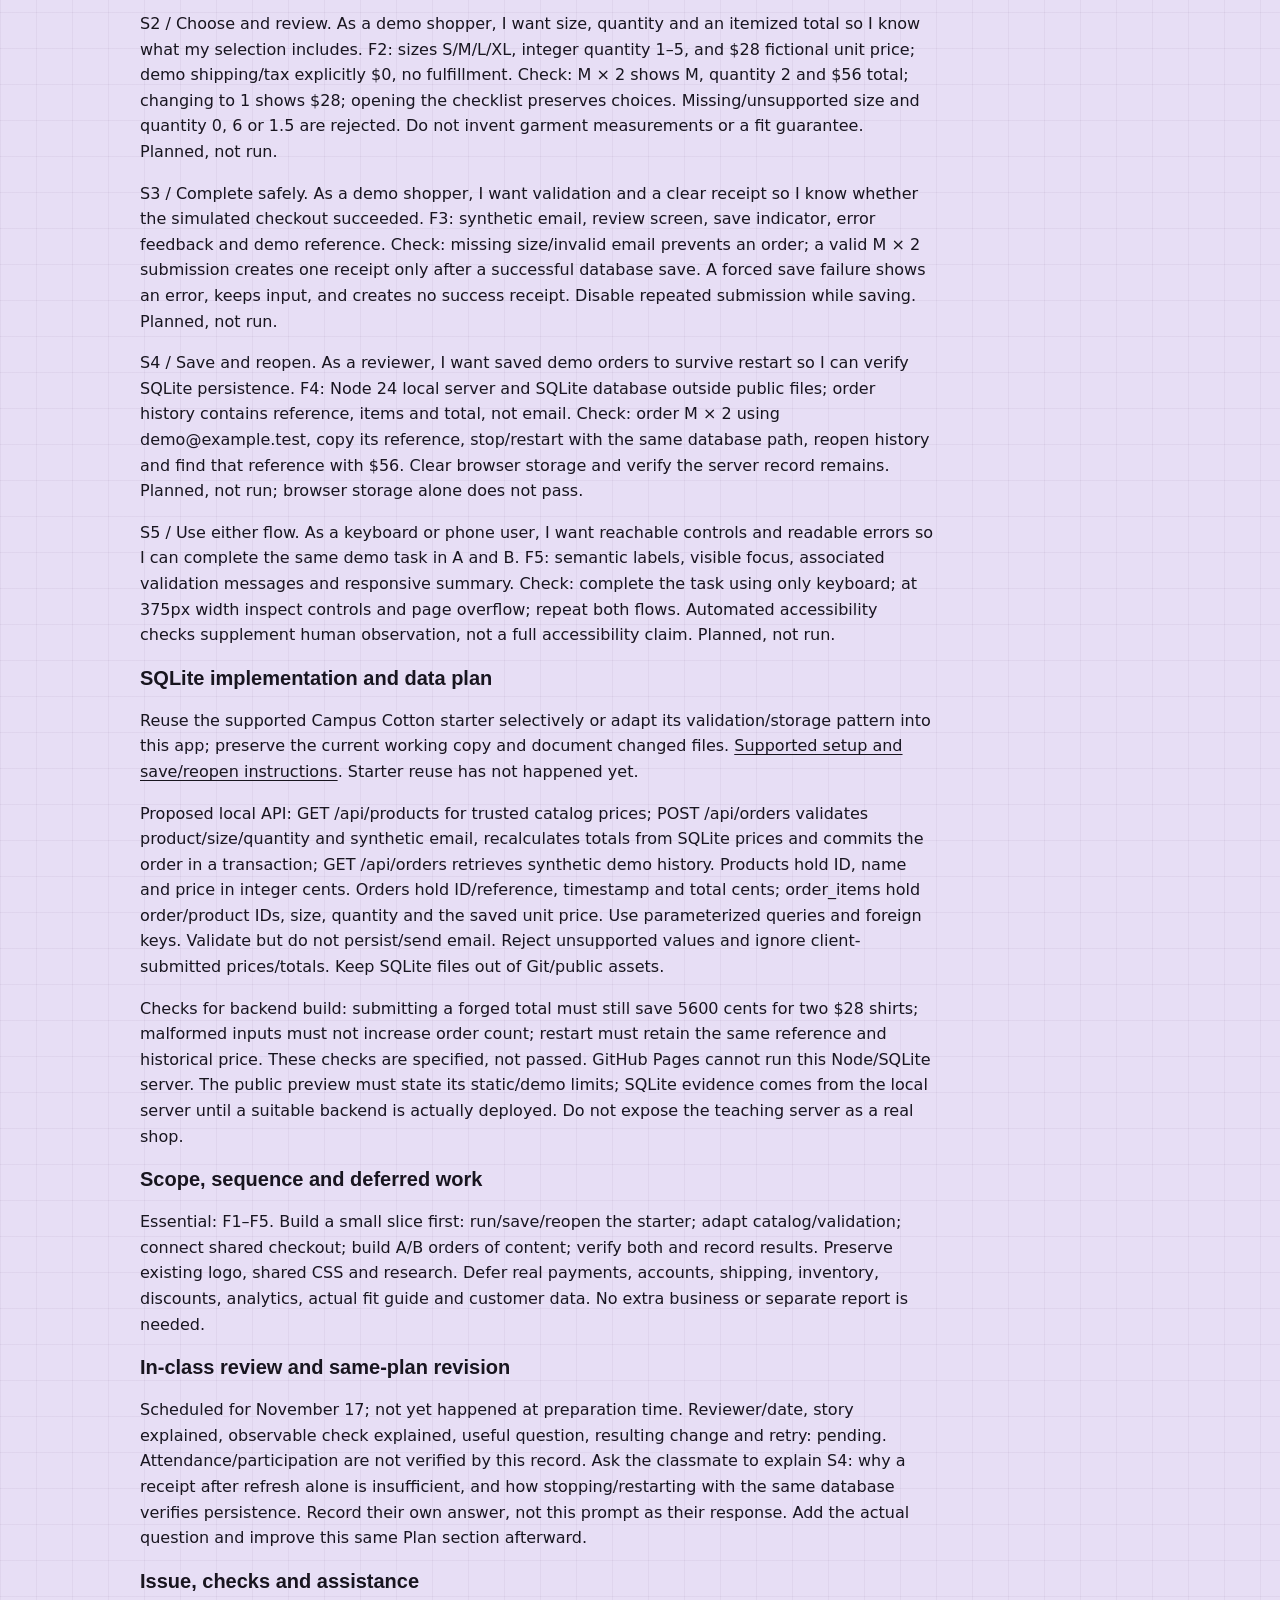
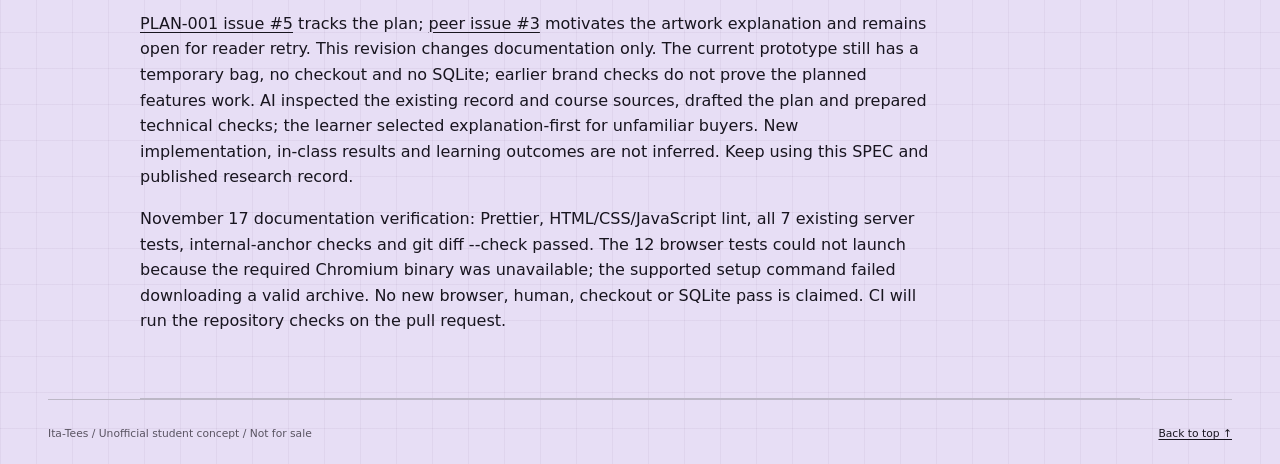
==== commit 422facc2: "Plan explanation-first flows and SQLite checkout checks (#5)" ====
--- a/public/research.html
+++ b/public/research.html
@@ -48,7 +48,8 @@
         <a href="#question">Question</a><a href="#sources">Sources</a
         ><a href="#positions">Positions</a><a href="#audience">Audience</a
         ><a href="#brand">Brand</a><a href="#decisions">Decisions</a
-        ><a href="#review">Peer review</a><a href="#checks">Checks</a>
+        ><a href="#review">Peer review</a><a href="#checks">Checks</a
+        ><a href="#plan">Plan</a>
       </nav>
       <div class="research-body">
         <section id="question" class="research-section">
@@ -521,6 +522,201 @@
             information belong in Canvas, not this public record.
           </p>
         </section>
+        <section id="plan" class="research-section">
+          <p class="eyebrow">10 / PLAN / NOVEMBER 17, 2026</p>
+          <h2>2. Plan — explanation first</h2>
+          <h3>Goal and compact brand brief</h3>
+          <p>
+            Help anime fans understand the Unit-01 graphic and try a clearly
+            labeled demo order; gift buyers provide a contrasting comprehension
+            check. Both audience cards remain hypotheses. Preserve
+            Ita-Tees&#x27; promise, “Wear your fandom out loud,” Creator
+            character and bold, playful, welcoming voice.
+          </p>
+          <p>
+            Reuse the mechanical wordmark, lavender paper, purple framing, lime
+            actions, angular oblique headings, hard shadows and readable body
+            text from the
+            <a
+              href="https://aka223-ui.github.io/is117-brand-studio-1/styleguide.html"
+              >live style guide</a
+            >. Existing
+            <a
+              href="https://aka223-ui.github.io/is117-brand-studio-1/explorations/compare.html"
+              >modernist/postmodernist previews</a
+            >
+            remain historical visual explorations, not working checkout
+            versions. Visual references and translated choices are recorded
+            above in SPEC: Müller-Brockmann’s Musica Viva (MoMA) for
+            alignment/hierarchy and Bedin’s Super lamp (V&amp;A) for playful
+            unexpected framing. The approved expressive identity is retained in
+            both new flows.
+          </p>
+          <p>
+            Keep two honest persuasion elements: reciprocity through a free gift
+            checklist without signup; unity through the itasha/fandom-expression
+            story. They offer practical help and shared-interest context, not
+            proven conversion gains. No fabricated reviews, scarcity, licensing
+            or customer counts. Retain unofficial student concept, not for sale
+            and fictional demo-price labels.
+          </p>
+          <h3>Compare two concise approaches</h3>
+          <p>
+            A — Artwork first: promise → large blueprint graphic → short Unit-01
+            explanation → gift checklist → size/quantity → itemized review →
+            simulated checkout → saved receipt/history. Benefit hypothesis: fans
+            inspect the art quickly. Risk: unfamiliar buyers encounter
+            unexplained references first.
+          </p>
+          <p>
+            B — Explanation first: promise → short Unit-01 explanation and gift
+            checklist → same graphic → same size/quantity, review, simulated
+            checkout and receipt/history. Benefit hypothesis: unfamiliar buyers
+            understand the reference before acting. Risk: returning fans may
+            need to scroll further to shop.
+          </p>
+          <p>
+            Selected for the next build: B, explanation first. The learner
+            selected it to help unfamiliar buyers. A remains the comparison.
+            Keep the same shirt/art, headline/supporting wording, $28 fictional
+            unit price, available sizes, main action and backend. Only
+            information order changes; this is a flow comparison, not a new
+            visual-style contest. Main checkout action: “Place demo order — no
+            payment.” Neither flow is implemented as a working checkout yet.
+          </p>
+          <h3>Shared stories, essential features and observable checks</h3>
+          <p>
+            S1 / Understand the concept. As a fan or unfamiliar gift buyer, I
+            want a plain explanation so I can judge whether the artwork suits
+            the recipient. F1: identify Unit-01 from Neon Genesis Evangelion,
+            link the free checklist and show concept limits. Check: a classmate
+            explains the reference, intended audience and “not a real shop”
+            without coaching; record their actual response and revise if
+            unclear. Planned, not run.
+          </p>
+          <p>
+            S2 / Choose and review. As a demo shopper, I want size, quantity and
+            an itemized total so I know what my selection includes. F2: sizes
+            S/M/L/XL, integer quantity 1–5, and $28 fictional unit price; demo
+            shipping/tax explicitly $0, no fulfillment. Check: M × 2 shows M,
+            quantity 2 and $56 total; changing to 1 shows $28; opening the
+            checklist preserves choices. Missing/unsupported size and quantity
+            0, 6 or 1.5 are rejected. Do not invent garment measurements or a
+            fit guarantee. Planned, not run.
+          </p>
+          <p>
+            S3 / Complete safely. As a demo shopper, I want validation and a
+            clear receipt so I know whether the simulated checkout succeeded.
+            F3: synthetic email, review screen, save indicator, error feedback
+            and demo reference. Check: missing size/invalid email prevents an
+            order; a valid M × 2 submission creates one receipt only after a
+            successful database save. A forced save failure shows an error,
+            keeps input, and creates no success receipt. Disable repeated
+            submission while saving. Planned, not run.
+          </p>
+          <p>
+            S4 / Save and reopen. As a reviewer, I want saved demo orders to
+            survive restart so I can verify SQLite persistence. F4: Node 24
+            local server and SQLite database outside public files; order history
+            contains reference, items and total, not email. Check: order M × 2
+            using demo@example.test, copy its reference, stop/restart with the
+            same database path, reopen history and find that reference with $56.
+            Clear browser storage and verify the server record remains. Planned,
+            not run; browser storage alone does not pass.
+          </p>
+          <p>
+            S5 / Use either flow. As a keyboard or phone user, I want reachable
+            controls and readable errors so I can complete the same demo task in
+            A and B. F5: semantic labels, visible focus, associated validation
+            messages and responsive summary. Check: complete the task using only
+            keyboard; at 375px width inspect controls and page overflow; repeat
+            both flows. Automated accessibility checks supplement human
+            observation, not a full accessibility claim. Planned, not run.
+          </p>
+          <h3>SQLite implementation and data plan</h3>
+          <p>
+            Reuse the supported Campus Cotton starter selectively or adapt its
+            validation/storage pattern into this app; preserve the current
+            working copy and document changed files.
+            <a
+              href="https://kaw393939.github.io/is117-demo-days/examples/submissions/run-examples.html"
+              >Supported setup and save/reopen instructions</a
+            >. Starter reuse has not happened yet.
+          </p>
+          <p>
+            Proposed local API: GET /api/products for trusted catalog prices;
+            POST /api/orders validates product/size/quantity and synthetic
+            email, recalculates totals from SQLite prices and commits the order
+            in a transaction; GET /api/orders retrieves synthetic demo history.
+            Products hold ID, name and price in integer cents. Orders hold
+            ID/reference, timestamp and total cents; order_items hold
+            order/product IDs, size, quantity and the saved unit price. Use
+            parameterized queries and foreign keys. Validate but do not
+            persist/send email. Reject unsupported values and ignore
+            client-submitted prices/totals. Keep SQLite files out of Git/public
+            assets.
+          </p>
+          <p>
+            Checks for backend build: submitting a forged total must still save
+            5600 cents for two $28 shirts; malformed inputs must not increase
+            order count; restart must retain the same reference and historical
+            price. These checks are specified, not passed. GitHub Pages cannot
+            run this Node/SQLite server. The public preview must state its
+            static/demo limits; SQLite evidence comes from the local server
+            until a suitable backend is actually deployed. Do not expose the
+            teaching server as a real shop.
+          </p>
+          <h3>Scope, sequence and deferred work</h3>
+          <p>
+            Essential: F1–F5. Build a small slice first: run/save/reopen the
+            starter; adapt catalog/validation; connect shared checkout; build
+            A/B orders of content; verify both and record results. Preserve
+            existing logo, shared CSS and research. Defer real payments,
+            accounts, shipping, inventory, discounts, analytics, actual fit
+            guide and customer data. No extra business or separate report is
+            needed.
+          </p>
+          <h3>In-class review and same-plan revision</h3>
+          <p>
+            Scheduled for November 17; not yet happened at preparation time.
+            Reviewer/date, story explained, observable check explained, useful
+            question, resulting change and retry: pending.
+            Attendance/participation are not verified by this record. Ask the
+            classmate to explain S4: why a receipt after refresh alone is
+            insufficient, and how stopping/restarting with the same database
+            verifies persistence. Record their own answer, not this prompt as
+            their response. Add the actual question and improve this same Plan
+            section afterward.
+          </p>
+          <h3>Issue, checks and assistance</h3>
+          <p>
+            <a href="https://github.com/aka223-ui/is117-brand-studio-1/issues/5"
+              >PLAN-001 issue #5</a
+            >
+            tracks the plan;
+            <a href="https://github.com/aka223-ui/is117-brand-studio-1/issues/3"
+              >peer issue #3</a
+            >
+            motivates the artwork explanation and remains open for reader retry.
+            This revision changes documentation only. The current prototype
+            still has a temporary bag, no checkout and no SQLite; earlier brand
+            checks do not prove the planned features work. AI inspected the
+            existing record and course sources, drafted the plan and prepared
+            technical checks; the learner selected explanation-first for
+            unfamiliar buyers. New implementation, in-class results and learning
+            outcomes are not inferred. Keep using this SPEC and published
+            research record.
+          </p>
+          <p>
+            November 17 documentation verification: Prettier,
+            HTML/CSS/JavaScript lint, all 7 existing server tests,
+            internal-anchor checks and git diff --check passed. The 12 browser
+            tests could not launch because the required Chromium binary was
+            unavailable; the supported setup command failed downloading a valid
+            archive. No new browser, human, checkout or SQLite pass is claimed.
+            CI will run the repository checks on the pull request.
+          </p>
+        </section>
       </div>
     </main>
     <footer class="site-footer wrap">
